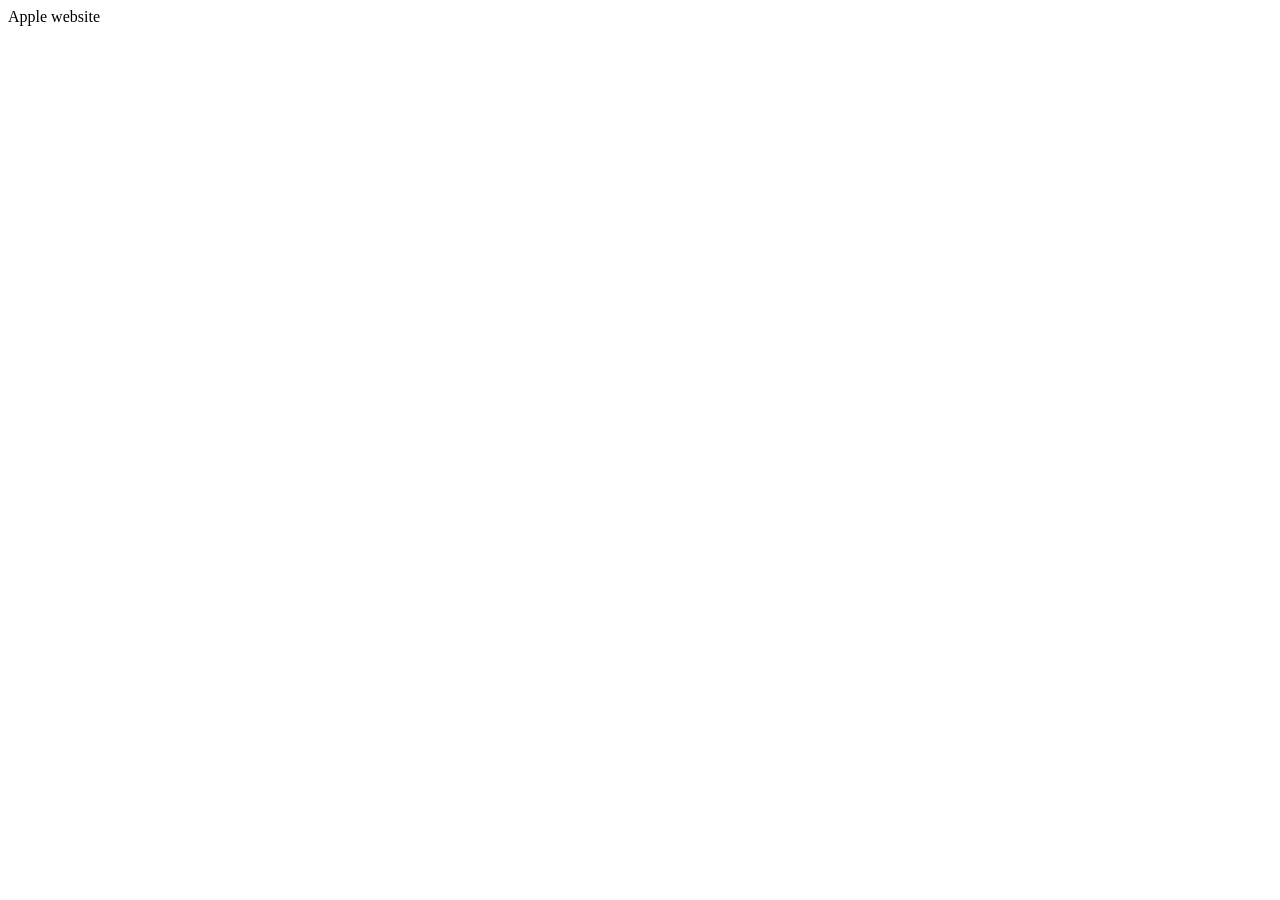
==== index.html @ 078d5edb "ehlel" ====
<!doctype html>
<html lang="en">
  <head>
    <meta charset="UTF-8" />
    <meta name="viewport" content="width=device-width, initial-scale=1.0" />
    <title>Apple web</title>
  </head>
  <body>
    Apple website
  </body>
</html>
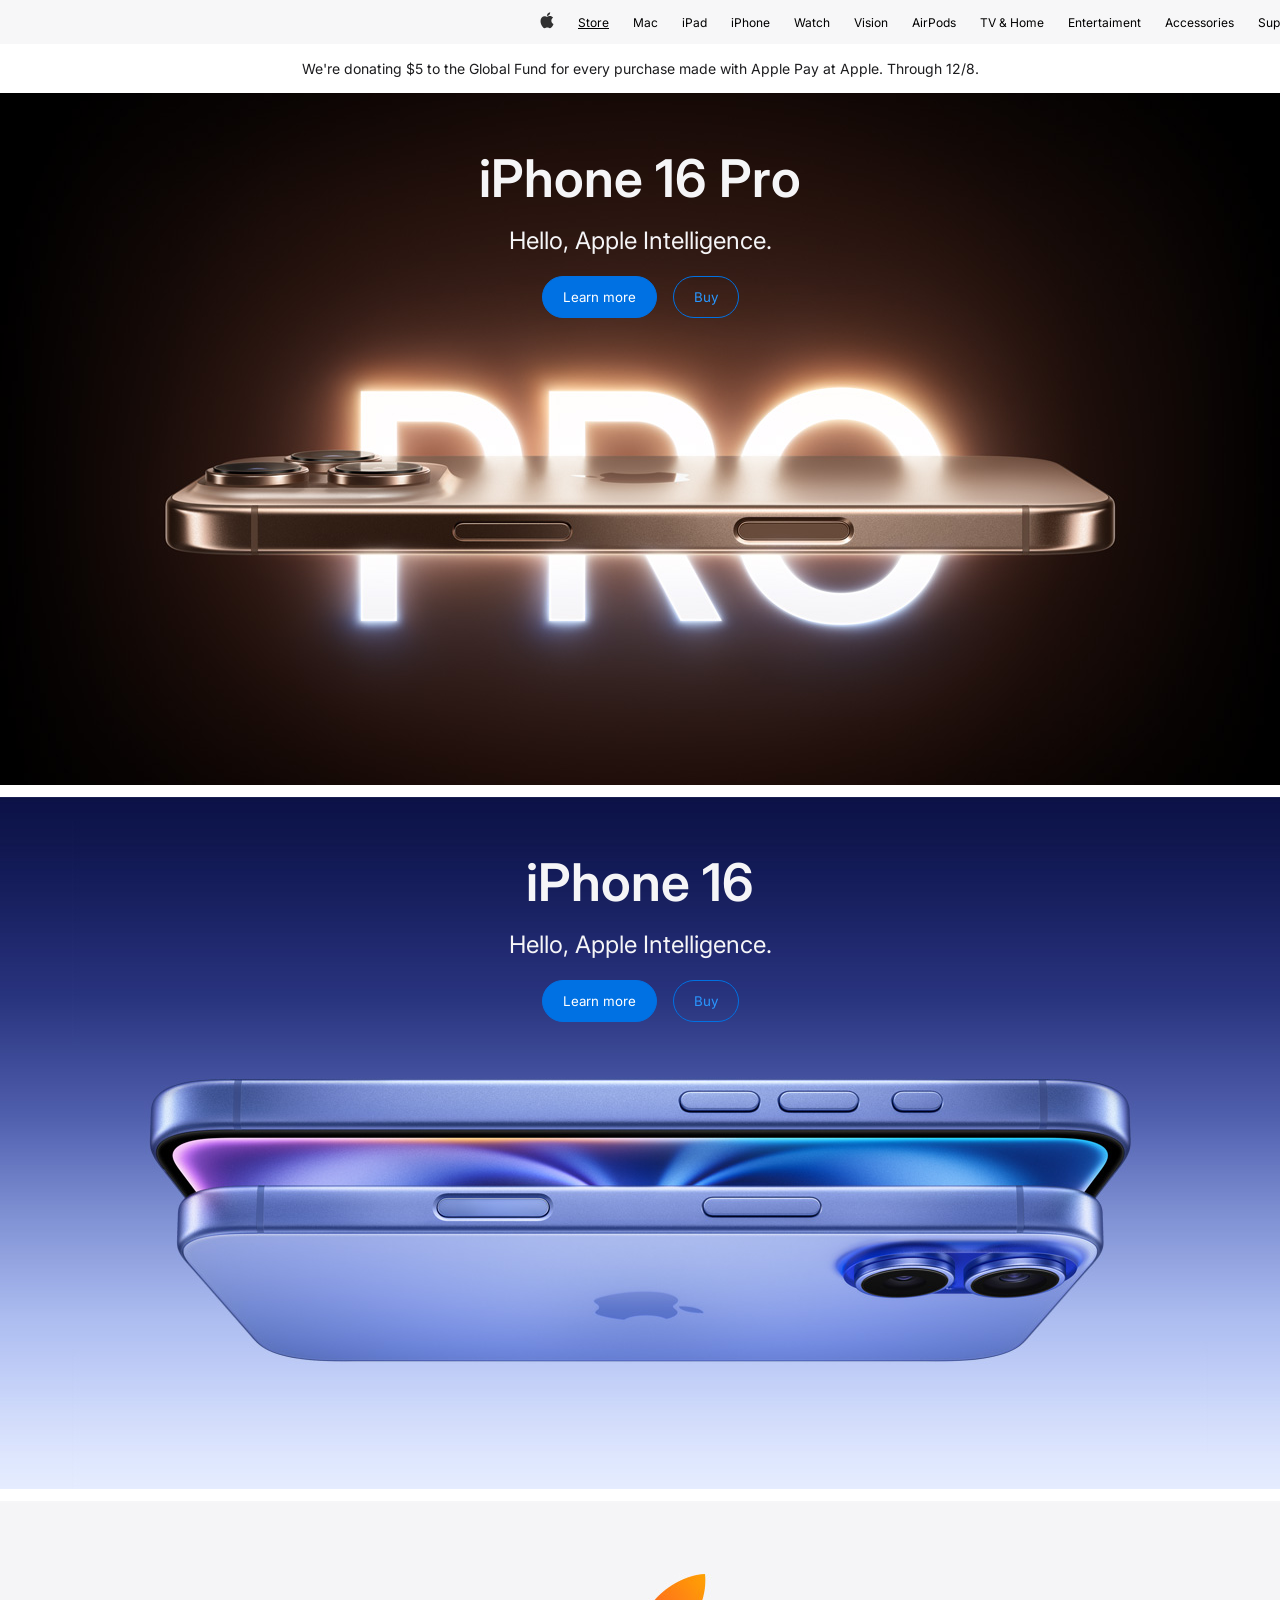
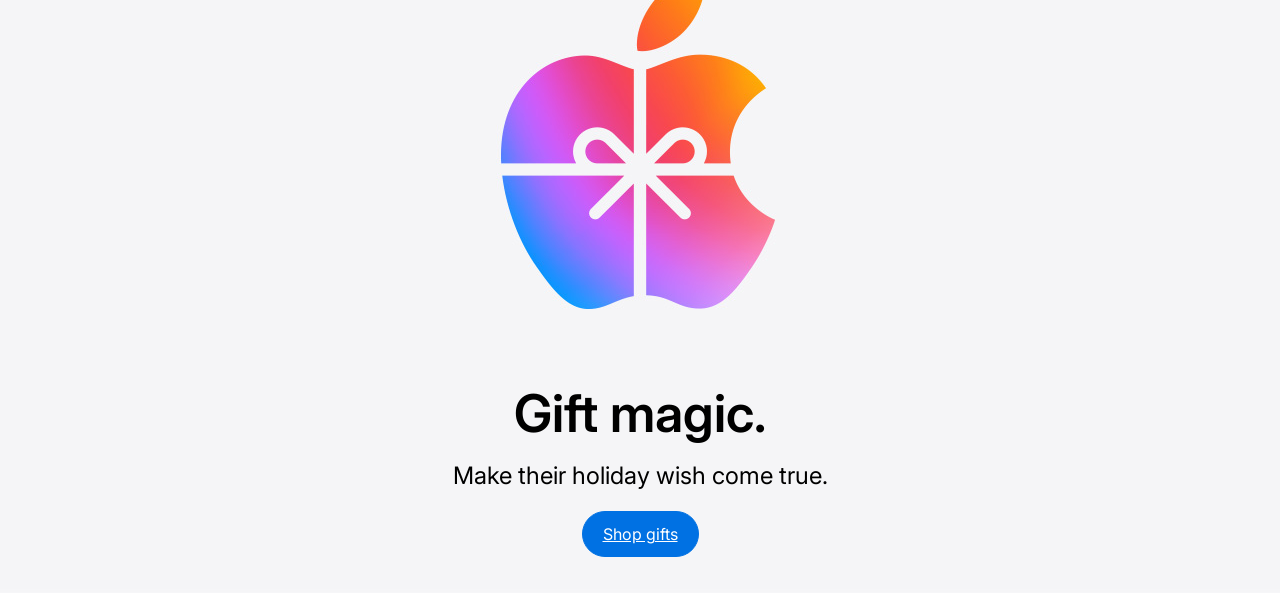
==== commit 72c01835: "first day" ====
--- a/index.html
+++ b/index.html
@@ -4,8 +4,55 @@
     <meta charset="UTF-8" />
     <meta name="viewport" content="width=device-width, initial-scale=1.0" />
     <title>Apple web</title>
+    <link rel="stylesheet" href="style.css" />
   </head>
   <body>
-    Apple website
+    <header class="headermenu">
+      <div class="header-icon">
+        <img src="images/SVG.svg" alt="icon" class="icon" />
+      </div>
+      <a href="" class="header-link">Store</a>
+      <span class="header-link">Mac</span>
+      <span class="header-link">iPad</span>
+      <span class="header-link">iPhone</span>
+      <span class="header-link">Watch</span>
+      <span class="header-link">Vision</span>
+      <span class="header-link">AirPods</span>
+      <span class="header-link">TV & Home</span>
+      <span class="header-link">Entertaiment</span>
+      <span class="header-link">Accessories</span>
+      <span class="header-link">Support</span>
+      <div class="header-icons">
+        <img src="images/SVG (1).svg" alt="icon" class="icon" />
+        <img src="images/SVG (2).svg" alt="icon" class="icon" />
+      </div>
+    </header>
+    <div class="headertext">
+      We're donating $5 to the Global Fund for every purchase made with Apple
+      Pay at Apple. Through 12/8.
+    </div>
+    <div id="container_16pro" class="container">
+      <h2>iPhone 16 Pro</h2>
+      <p>Hello, Apple Intelligence.</p>
+      <div class="buttons">
+        <button class="button_left">Learn more</button>
+        <button class="button_right">Buy</button>
+      </div>
+    </div>
+    <div id="container_16" class="container">
+      <h2>iPhone 16</h2>
+      <p>Hello, Apple Intelligence.</p>
+      <div class="buttons">
+        <button class="button_left">Learn more</button>
+        <button class="button_right">Buy</button>
+      </div>
+    </div>
+    <div class="container_gift">
+      <h2 class="gift_header">Gift magic.</h2>
+      <p class="gift_text">Make their holiday wish come true.</p>
+      <div class="shop_gift">
+        <a href="" class="gift_button">Shop gifts</a>
+      </div>
+    </div>
   </body>
 </html>
--- a/style.css
+++ b/style.css
@@ -0,0 +1,139 @@
+@import url("https://fonts.googleapis.com/css2?family=Inter:ital,opsz,wght@0,14..32,100..900;1,14..32,100..900&family=Montserrat:ital,wght@0,100..900;1,100..900&display=swap");
+* {
+  padding: 0;
+  margin: 0;
+  box-sizing: border-box;
+  font-family: "Inter", serif;
+}
+header {
+  width: 1920px;
+  height: 44px;
+  top: 0;
+  position: fixed;
+  display: flex;
+  justify-content: center;
+  align-items: center;
+  background: rgba(245, 245, 247, 0.8);
+  column-gap: 24px;
+}
+.header-link {
+  display: flex;
+  flex-direction: column;
+  justify-content: center;
+  font-size: 12px;
+  color: #000;
+}
+.header-icons {
+  display: flex;
+  gap: 24px;
+}
+.icon {
+  display: flex;
+  align-items: center;
+  justify-content: center;
+}
+.headertext {
+  display: flex;
+  padding: 16px 0;
+  margin-top: 44px;
+  justify-content: center;
+  align-items: center;
+  gap: 4px;
+  color: #1d1d1f;
+  text-align: center;
+  font-family: "Inter";
+  font-size: 14px;
+  font-style: normal;
+}
+#container_16pro {
+  background-image: url(images/main1.jpg.jpg);
+}
+#container_16 {
+  background-image: url(images/main2.jpg.jpg);
+}
+h2 {
+  display: flex;
+  height: 60px;
+  flex-direction: column;
+  justify-content: center;
+  color: #f5f5f7;
+  text-align: center;
+  font-family: "Inter";
+  font-size: 52px;
+  font-style: normal;
+  font-weight: 600;
+}
+p {
+  display: flex;
+  height: 32px;
+  flex-direction: column;
+  justify-content: center;
+  color: #f5f5f7;
+  text-align: center;
+  font-family: "Inter";
+  font-size: 24px;
+  font-style: normal;
+  font-weight: 400;
+  margin-top: 16px;
+  margin-bottom: 20px;
+}
+button {
+  padding: 12px 20px;
+  border-radius: 999px;
+  border: solid #0071e3 1px;
+}
+.buttons {
+  display: flex;
+  gap: 16px;
+  justify-content: center;
+  align-items: center;
+}
+.button_left {
+  background: #0071e3;
+  color: #fff;
+}
+.button_right {
+  color: #2997ff;
+  background-color: transparent;
+}
+.container {
+  width: 100vw;
+  height: 692px;
+  text-align: center;
+  margin-bottom: 12px;
+  flex-direction: column;
+  background-size: cover;
+  padding-block: 55px 36px;
+  background-position: center;
+}
+.container_gift {
+  background-image: url(images/main3.jpg.jpg);
+  width: 100vw;
+  height: 692px;
+  text-align: center;
+  margin-bottom: 12px;
+  flex-direction: column;
+  background-size: cover;
+  padding-block: 55px 36px;
+  background-position: center;
+  display: flex;
+  justify-content: flex-end;
+}
+.gift_header {
+  color: #000;
+}
+.gift_text {
+  color: #000;
+}
+.shop_gift {
+  display: flex;
+  justify-content: center;
+  align-items: center;
+}
+.gift_button {
+  background: #0071e3;
+  color: #fff;
+  padding: 12px 20px;
+  border-radius: 999px;
+  border: solid #0071e3 1px;
+}
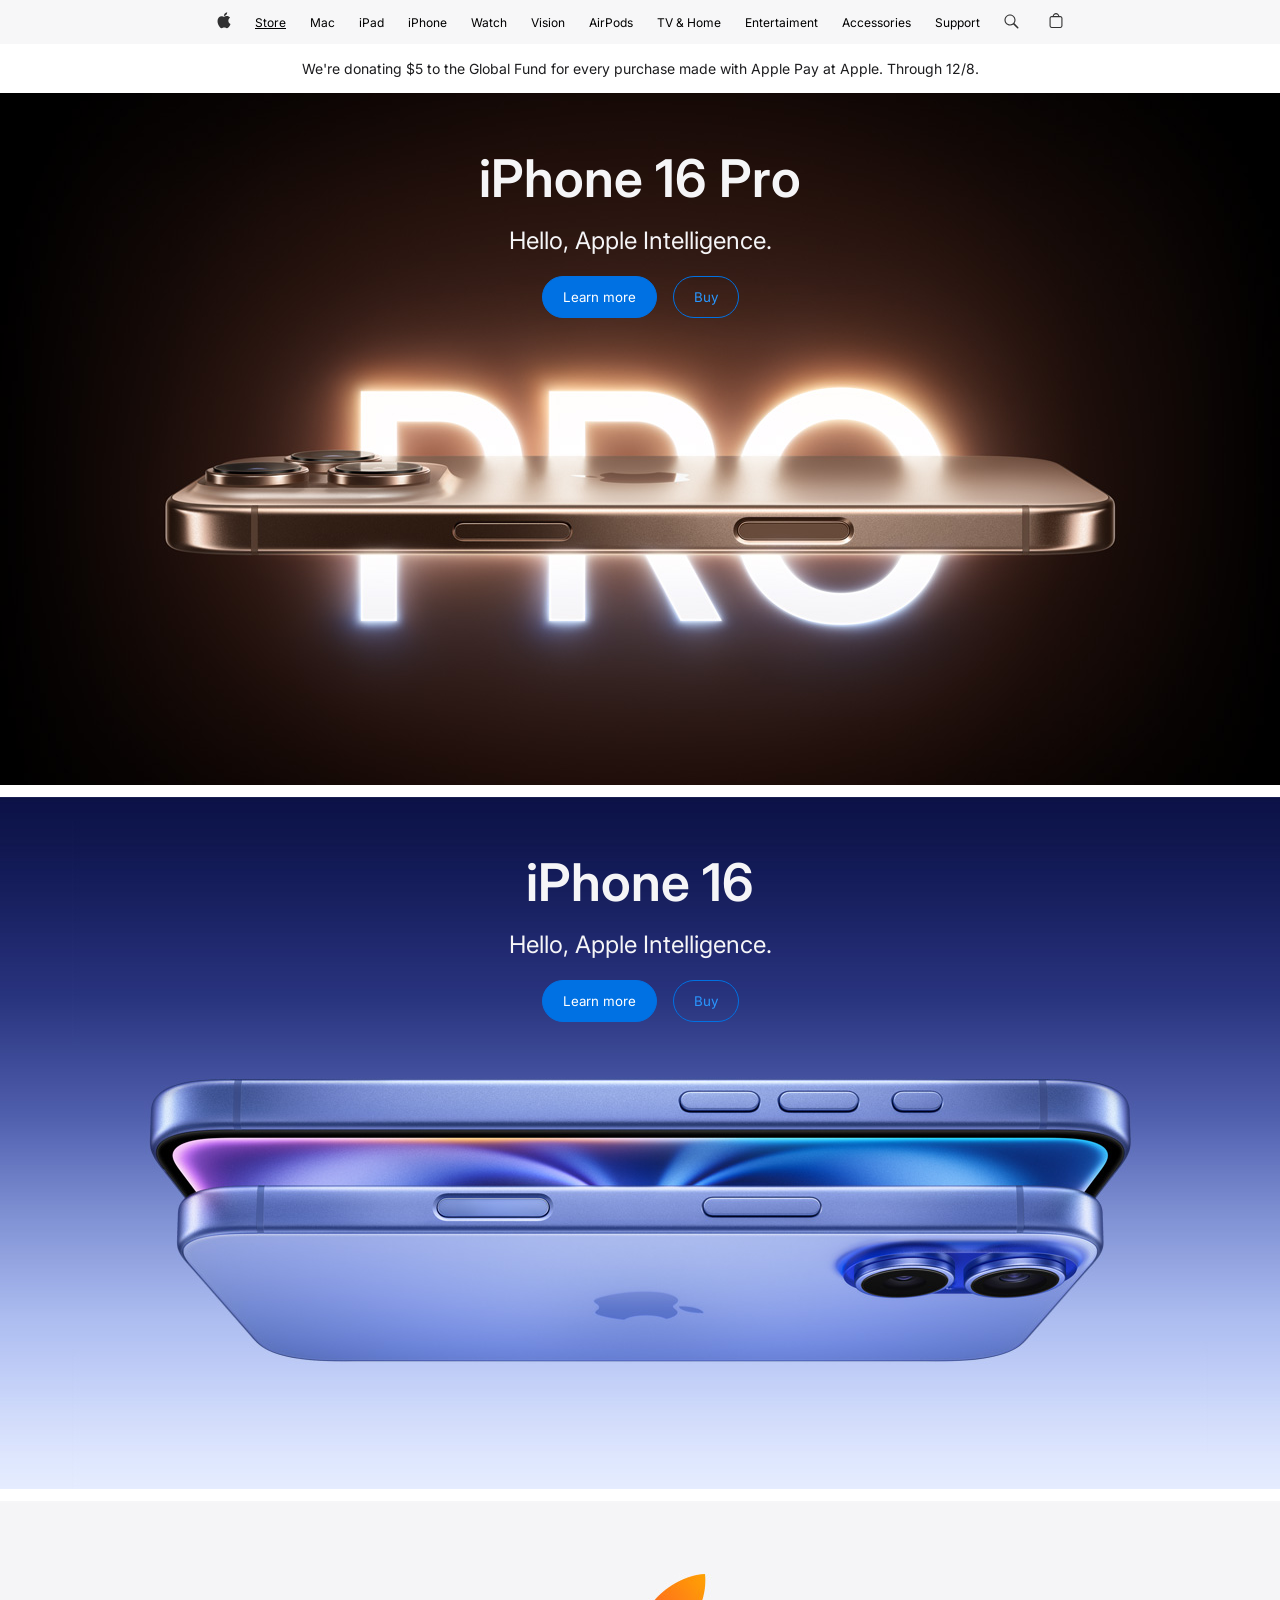
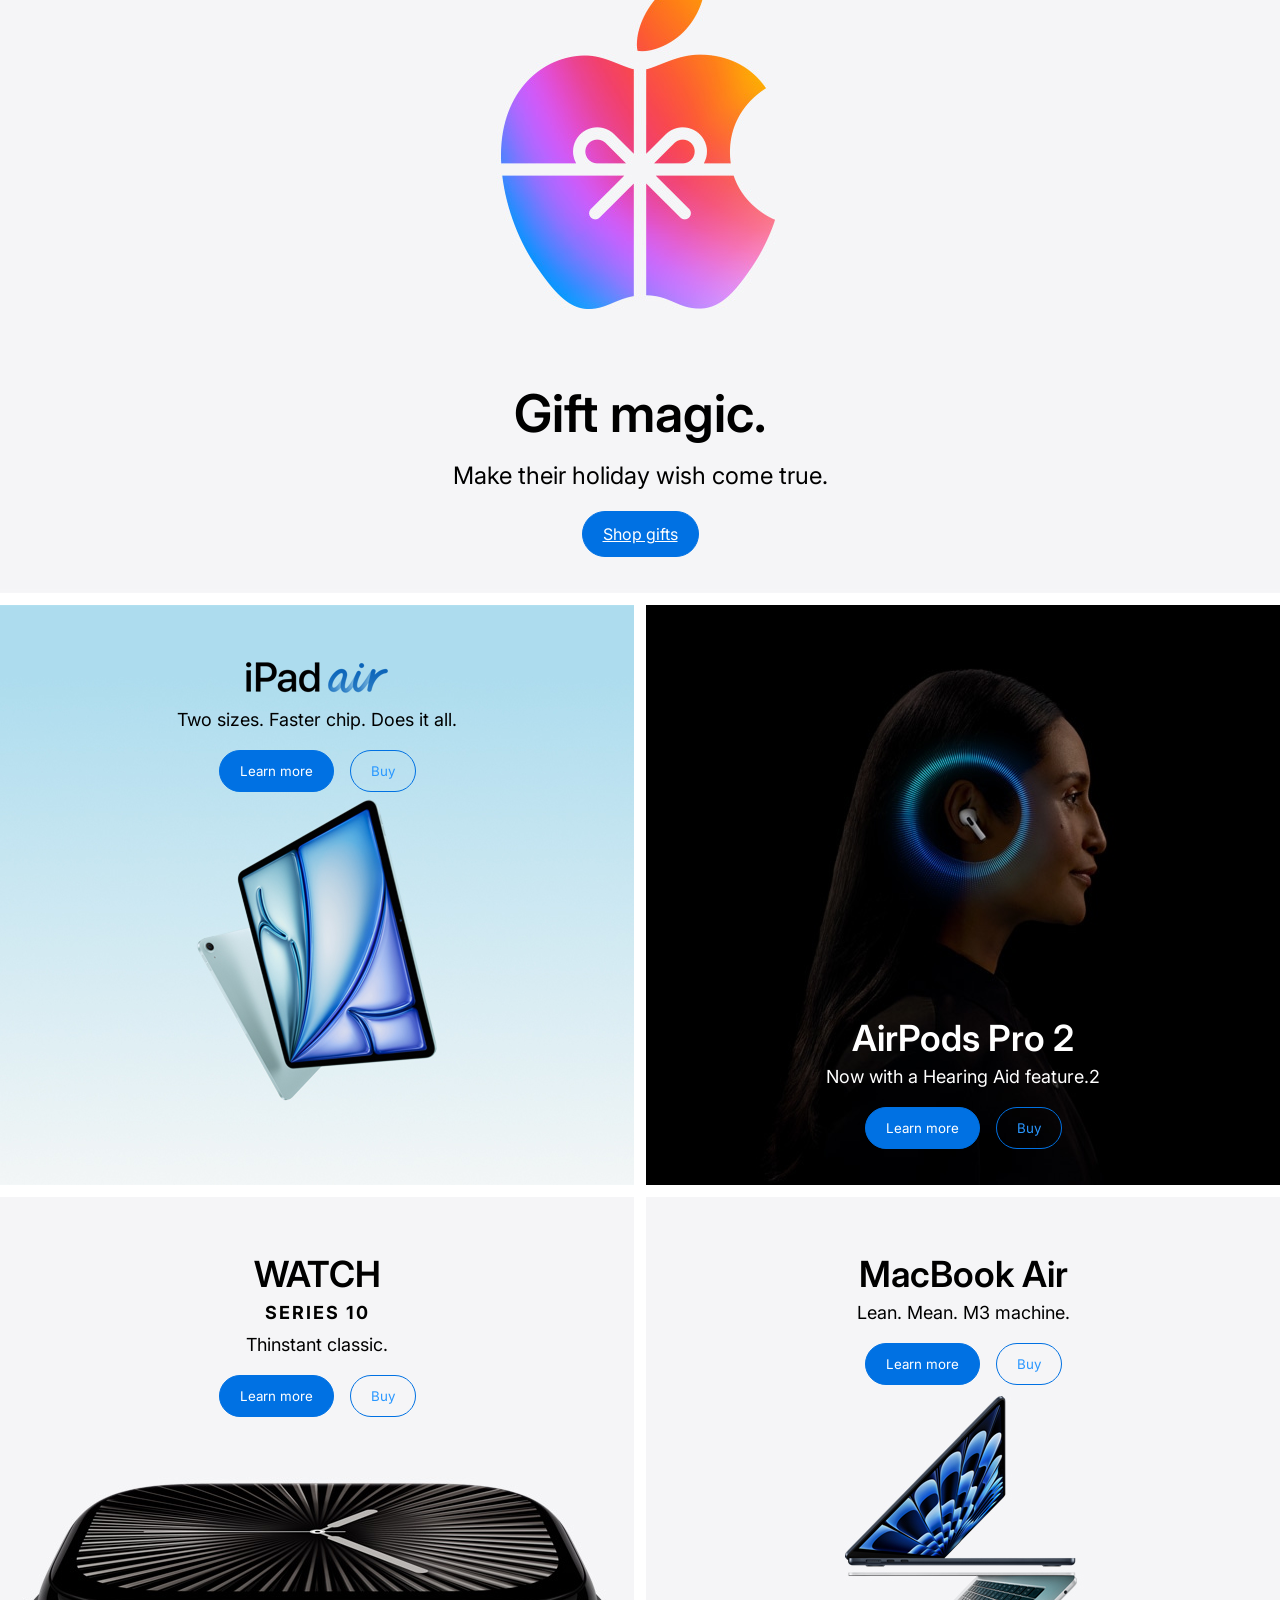
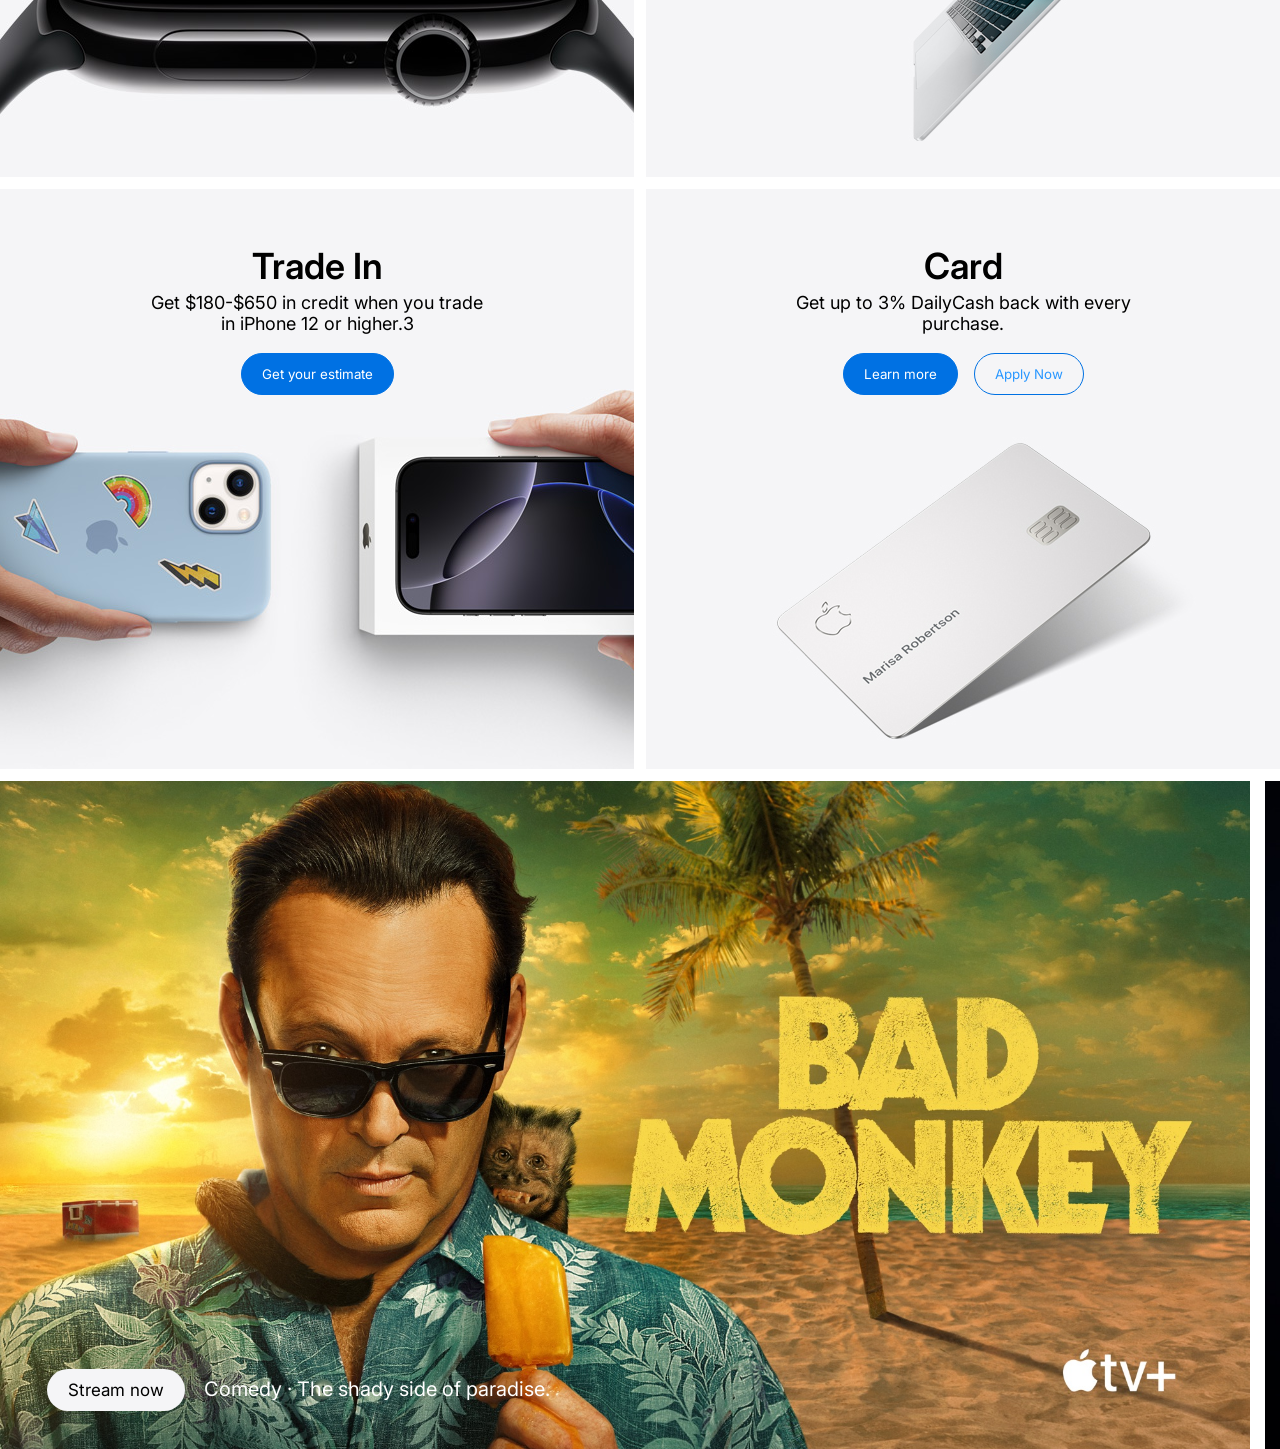
==== commit d6dfdb8c: "a" ====
--- a/index.html
+++ b/index.html
@@ -54,5 +54,156 @@
         <a href="" class="gift_button">Shop gifts</a>
       </div>
     </div>
+    <div class="product_container">
+      <div class="product" id="product1">
+        <img src="images/ipadair.jpg" alt="ipadair" class="ipad_air" />
+        <p>Two sizes. Faster chip. Does it all.</p>
+        <div class="buttons">
+          <button class="button_left">Learn more</button>
+          <button class="button_right">Buy</button>
+        </div>
+      </div>
+      <div class="product" id="product2">
+        <h2>AirPods Pro 2</h2>
+        <p>Now with a Hearing Aid feature.2</p>
+        <div class="buttons">
+          <button class="button_left">Learn more</button>
+          <button class="button_right">Buy</button>
+        </div>
+      </div>
+      <div class="product" id="product3">
+        <h2>WATCH</h2>
+        <p style="margin: 0" class="series">SERIES 10</p>
+        <p>Thinstant classic.</p>
+        <div class="buttons">
+          <button class="button_left">Learn more</button>
+          <button class="button_right">Buy</button>
+        </div>
+      </div>
+      <div class="product" id="product4">
+        <h2>MacBook Air</h2>
+        <p>Lean. Mean. M3 machine.</p>
+        <div class="buttons">
+          <button class="button_left">Learn more</button>
+          <button class="button_right">Buy</button>
+        </div>
+      </div>
+      <div class="product" id="product5">
+        <h2>Trade In</h2>
+        <p>Get $180-$650 in credit when you trade in iPhone 12 or higher.3</p>
+        <div class="buttons">
+          <button class="button_left">Get your estimate</button>
+        </div>
+      </div>
+      <div class="product" id="product6">
+        <h2>Card</h2>
+        <p>Get up to 3% DailyCash back with every purchase.</p>
+        <div class="buttons">
+          <button class="button_left">Learn more</button>
+          <button class="button_right">Apply Now</button>
+        </div>
+      </div>
+    </div>
+    <div class="media_section">
+      <div
+        id="item1"
+        class="media_slide"
+        style="background-image: url(images/bad-monkey.jpg)"
+      >
+        <div class="slide_info">
+          <button class="info_button">Stream now</button>
+          <span>Comedy · The shady side of paradise.</span>
+        </div>
+      </div>
+      <div
+        id="item2"
+        class="media_slide"
+        style="background-image: url(images/baseball.jpg)"
+      >
+        <div class="slide_info">
+          <button class="info_button">Stream now</button>
+          <span>Live MLB games, every Friday.</span>
+        </div>
+      </div>
+      <div
+        id="item3"
+        class="media_slide"
+        style="background-image: url(images/lady-in-the-lake.jpg)"
+      >
+        <div class="slide_info">
+          <button class="info_button">Stream now</button>
+          <span>Thriller · Natalie Portman and Moses Ingram star in a visionary noir thriller.</span>
+        </div>
+      </div>
+      <div
+        id="item4"
+        class="media_slide"
+        style="background-image: url(images/k-pop-idols.jpg)"
+      >
+        <div class="slide_info">
+          <button class="info_button">Stream now</button>
+          <span>Documentary · All that glitters isn't gold.</span>
+        </div>
+      </div>
+      <div
+        id="item5"
+        class="media_slide"
+        style="background-image: url(images/morning-show.jpg)"
+      >
+        <div class="slide_info">
+          <button class="info_button">Stream now</button>
+          <span>Drama · 16 Emmy® Nominations Including Best Drama</span>
+        </div>
+      </div>
+      <div
+        id="item6"
+        class="media_slide"
+        style="background-image: url(images/napoleon.jpg)"
+      >
+        <div class="slide_info">
+          <button class="info_button">Stream now</button>
+          <span>Drama · Experience Ridley Scott's extended epic.</span>
+        </div>
+      </div>
+      <div
+        id="item7"
+        class="media_slide"
+        style="background-image: url(images/pachinko.jpg)"
+      >
+        <div class="slide_info">
+          <button class="info_button">Stream now</button>
+          <span>Drama · New season.</span>
+        </div>
+      </div>
+      <div
+        id="item8"
+        class="media_slide"
+        style="background-image: url(images/pressumed-innocent.jpg)"
+      >
+        <div class="slide_info">
+          <button class="info_button">Stream now</button>
+          <span>Crime · Presume nothing.</span>
+        </div>
+      </div>
+      <div
+        id="item9"
+        class="media_slide"
+        style="background-image: url(images/instigators.jpg)"
+      >
+        <div class="slide_info">
+          <button class="info_button">Stream now</button>
+          <span>Action · Worst. Heist. Ever.</span>
+        </div>
+      </div>
+      <div
+        id="item10"
+        class="media_slide"
+        style="background-image: url(images/season-pass.jpg)"
+      ><div class="slide_info">
+          <button class="info_button">Stream now</button>
+          <span>Watch Messi, every club, and every match--live.</span>
+        </div>
+      </div></div>
+    </div>
   </body>
 </html>
--- a/style.css
+++ b/style.css
@@ -6,7 +6,7 @@
   font-family: "Inter", serif;
 }
 header {
-  width: 1920px;
+  width: 100vw;
   height: 44px;
   top: 0;
   position: fixed;
@@ -25,7 +25,7 @@
 }
 .header-icons {
   display: flex;
-  gap: 24px;
+  gap: 30px;
 }
 .icon {
   display: flex;
@@ -58,7 +58,6 @@
   justify-content: center;
   color: #f5f5f7;
   text-align: center;
-  font-family: "Inter";
   font-size: 52px;
   font-style: normal;
   font-weight: 600;
@@ -70,7 +69,6 @@
   justify-content: center;
   color: #f5f5f7;
   text-align: center;
-  font-family: "Inter";
   font-size: 24px;
   font-style: normal;
   font-weight: 400;
@@ -137,3 +135,119 @@
   border-radius: 999px;
   border: solid #0071e3 1px;
 }
+.product_container {
+  gap: 12px;
+  display: grid;
+  margin-bottom: 12px;
+  grid-auto-rows: 580px;
+  grid-template-columns: repeat(2, 1fr);
+}
+.product {
+  width: 100%;
+  height: 580px;
+  text-align: center;
+  margin-bottom: 12px;
+  flex-direction: column;
+  background-size: cover;
+  padding-block: 55px 36px;
+  background-position: center;
+  display: flex;
+  align-items: center;
+}
+#product1 {
+  background-image: url(images/product1.jpg);
+}
+#product2 {
+  background-image: url(images/product2.jpg);
+  display: flex;
+  justify-content: flex-end;
+}
+#product3 {
+  background-image: url(images/product3.jpg);
+}
+#product4 {
+  background-image: url(images/product4.jpg);
+}
+#product5 {
+  background-image: url(images/product5.jpg);
+}
+#product6 {
+  background-image: url(images/product6.jpg);
+}
+.ipad_air {
+  width: 144px;
+  height: 33px;
+  display: flex;
+  justify-content: center;
+  align-items: center;
+  margin-bottom: 10px;
+}
+.product h2 {
+  color: #000;
+  font-size: 36px;
+  height: 44px;
+  font-style: normal;
+  font-weight: 600;
+  line-height: 44px;
+}
+.product p {
+  color: #000;
+  margin: 0;
+  font-size: 18px;
+  margin-bottom: 15px;
+}
+#product2 h2 {
+  color: #fff;
+}
+#product2 p {
+  color: #fff;
+}
+.series {
+  font-size: 15px;
+  font-weight: 700;
+  line-height: normal;
+  letter-spacing: 2px;
+}
+#product5 p {
+  width: 344px;
+  height: 50px;
+}
+#product6 p {
+  width: 344px;
+  height: 50px;
+}
+.media_section {
+  width: 100vw;
+  display: flex;
+  column-gap: 15px;
+  overflow-x: scroll;
+  align-items: center;
+  scrollbar-width: none;
+  scroll-behavior: smooth;
+  scroll-snap-type: x mandatory;
+}
+.media_slide {
+  height: 668px;
+  width: 1250px;
+  color: white;
+  flex-shrink: 0;
+  font-size: 20px;
+  position: relative;
+  scroll-snap-align: center;
+  background-position: center;
+  background-size: cover;
+}
+.slide_info {
+  left: 47px;
+  bottom: 38px;
+  position: absolute;
+}
+.info_button {
+  border: none;
+  cursor: pointer;
+  font-size: 17px;
+  padding: 11px 21px;
+  margin-right: 14px;
+  border-radius: 999px;
+  background-color: #f5f5f7;
+}
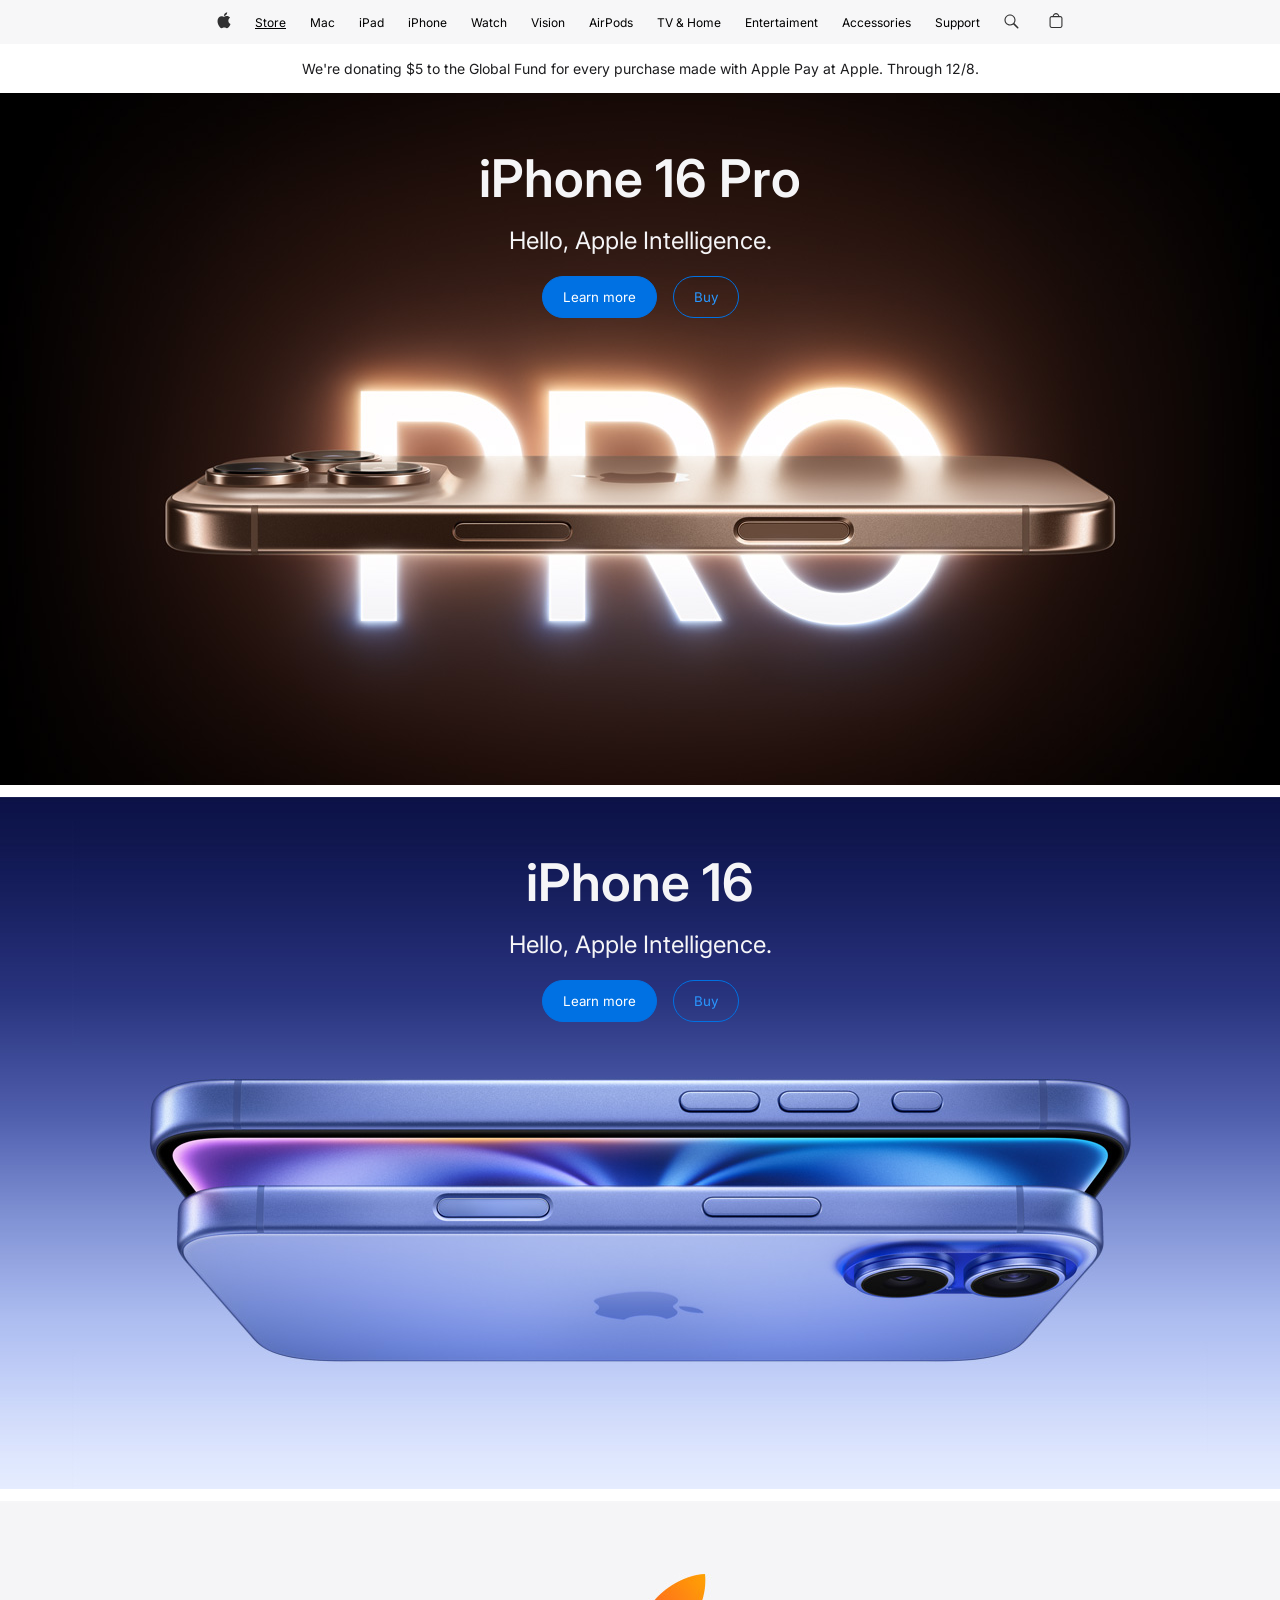
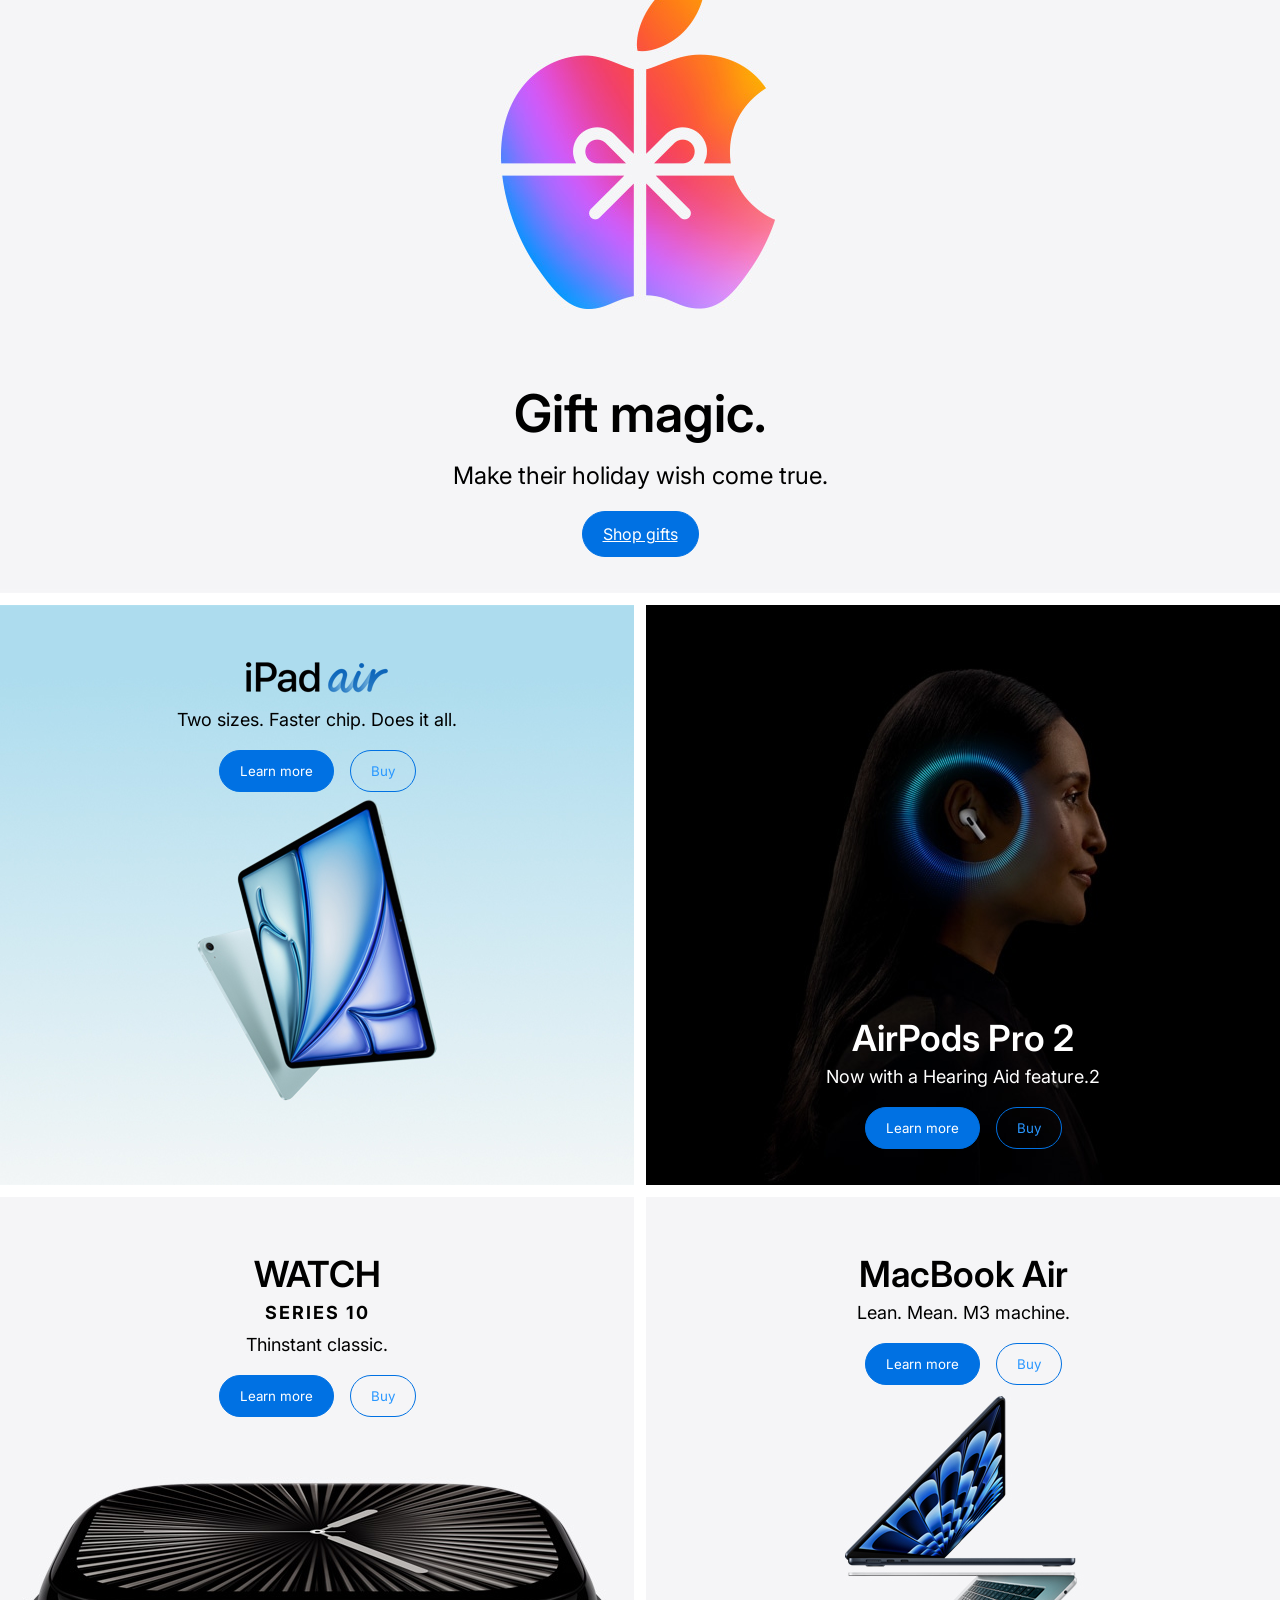
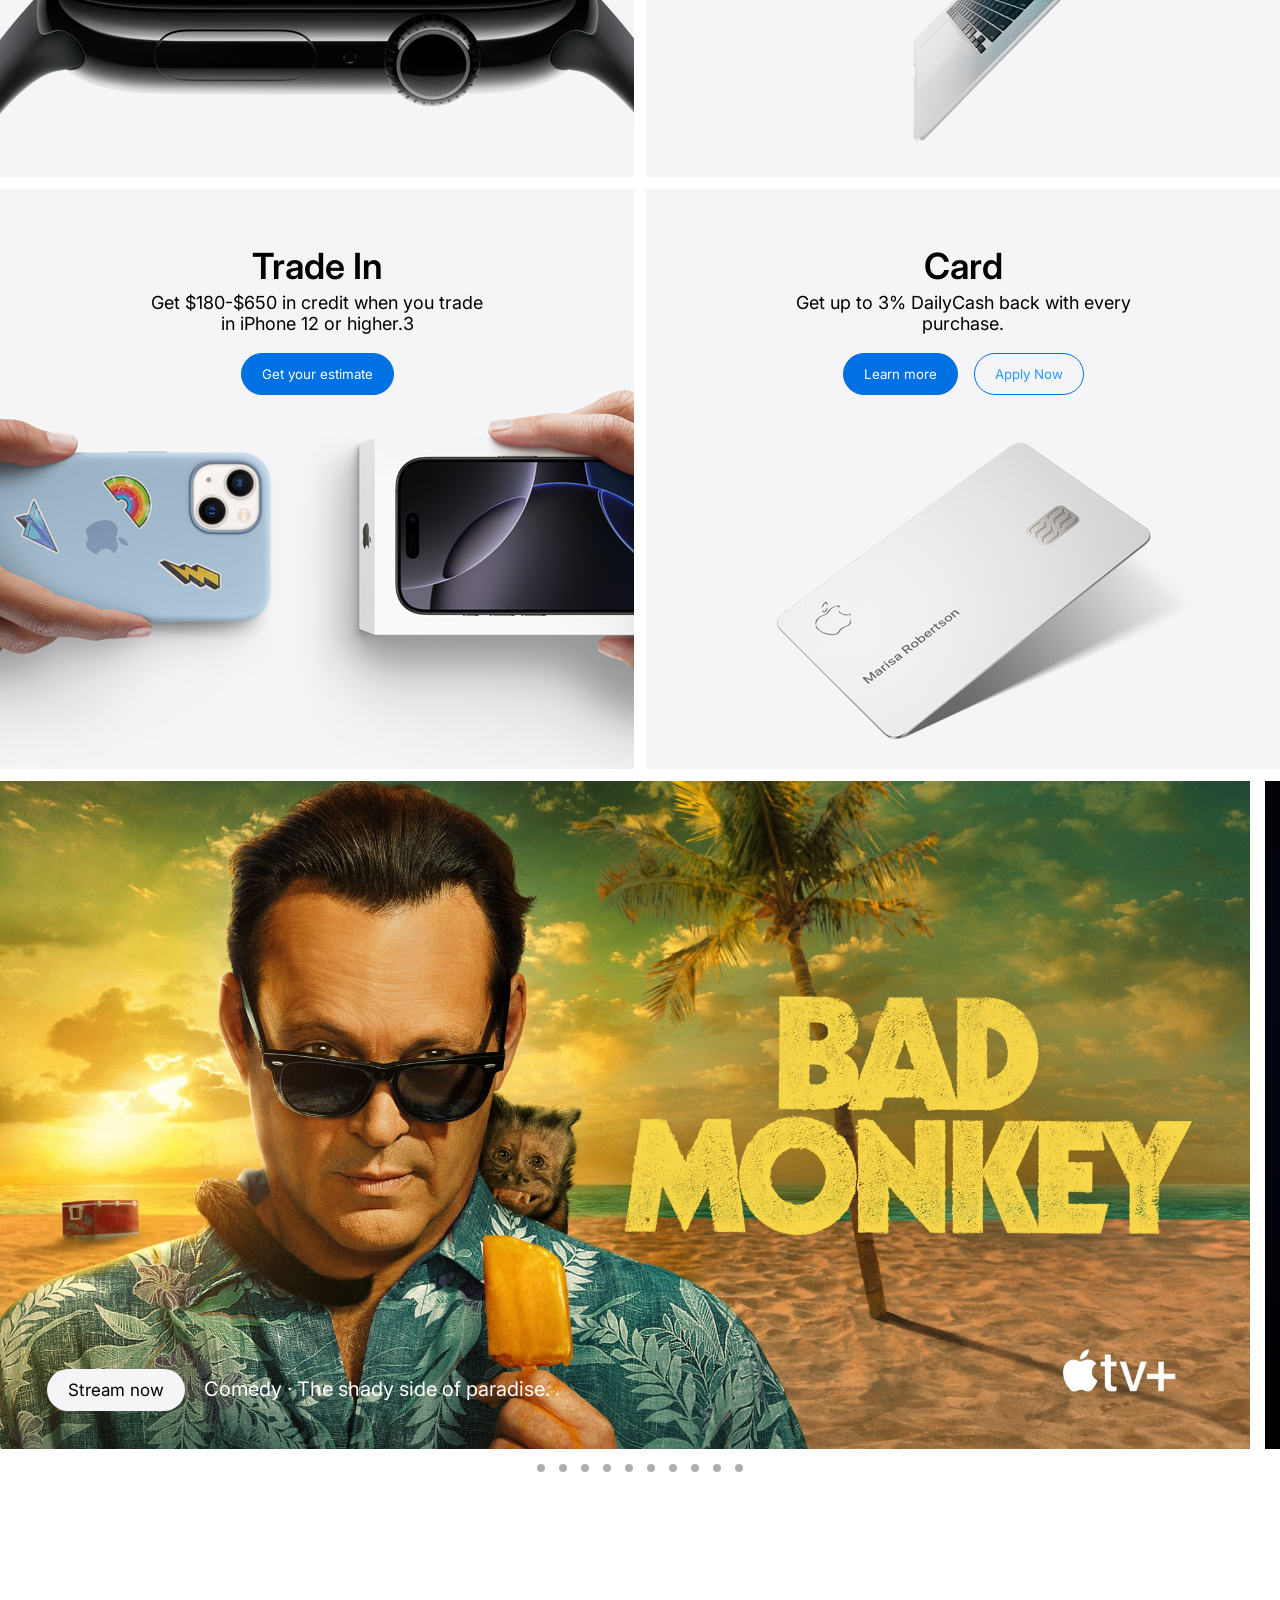
==== commit 03d60a5c: "scroll nemsen" ====
--- a/index.html
+++ b/index.html
@@ -132,7 +132,10 @@
       >
         <div class="slide_info">
           <button class="info_button">Stream now</button>
-          <span>Thriller · Natalie Portman and Moses Ingram star in a visionary noir thriller.</span>
+          <span
+            >Thriller · Natalie Portman and Moses Ingram star in a visionary
+            noir thriller.</span
+          >
         </div>
       </div>
       <div
@@ -199,11 +202,64 @@
         id="item10"
         class="media_slide"
         style="background-image: url(images/season-pass.jpg)"
-      ><div class="slide_info">
+      >
+        <div class="slide_info">
           <button class="info_button">Stream now</button>
           <span>Watch Messi, every club, and every match--live.</span>
         </div>
-      </div></div>
+      </div>
+    </div>
+    <div class="bullets">
+      <a href="#item1" class="bullet"></a>
+      <a href="#item2" class="bullet"></a>
+      <a href="#item3" class="bullet"></a>
+      <a href="#item4" class="bullet"></a>
+      <a href="#item5" class="bullet"></a>
+      <a href="#item6" class="bullet"></a>
+      <a href="#item7" class="bullet"></a>
+      <a href="#item8" class="bullet"></a>
+      <a href="#item9" class="bullet"></a>
+      <a href="#item10" class="bullet"></a>
+    </div>
+    <div class="slide_section">
+      <div class="slide">
+        <div class="slide_item" id="slide-item1" style="--item: 1">
+          <img src="images/1 (1).jpg" alt="image" class="image1" />
+        </div>
+        <div class="slide_item" id="slide-item2" style="--item: 2">
+          <img src="images/2.jpg" alt="image" class="image2" />
+        </div>
+        <div
+          class="slide_item"
+          style="--item: 3; background-image: url(images/3.jpg)"
+        ></div>
+        <div
+          class="slide_item"
+          style="--item: 4; background-image: url(images/4.jpg)"
+        ></div>
+        <div
+          class="slide_item"
+          style="--item: 5; background-image: url(images/5.jpg)"
+        ></div>
+        <div
+          class="slide_item"
+          style="--item: 6; background-image: url(images/6.jpg)"
+        ></div>
+        <div
+          class="slide_item"
+          style="--item: 7; background-image: url(images/7.jpg)"
+        ></div>
+        <div class="slide_item" id="slide-item8" style="--item: 8">
+          <img src="images/8.jpg" alt="image" class="image8" />
+        </div>
+        <div
+          class="slide_item"
+          style="--item: 9; background-image: url(images/9.jpg)"
+        ></div>
+        <div class="slide_item" id="slide-item10" style="--item: 10">
+          <img src="images/10.jpg" alt="image" class="image10" />
+        </div>
+      </div>
     </div>
   </body>
 </html>
--- a/style.css
+++ b/style.css
@@ -251,3 +251,77 @@
   border-radius: 999px;
   background-color: #f5f5f7;
 }
+.bullets {
+  display: flex;
+  justify-content: center;
+  margin-top: 15px;
+}
+.bullet {
+  width: 8px;
+  height: 8px;
+  opacity: 0.75;
+  margin-inline: 7px;
+  border-radius: 50%;
+  background-color: #0000006b;
+}
+.slide_section {
+  width: 100%;
+  overflow: hidden;
+  padding-top: 12px;
+  height: 236px;
+}
+.slide {
+  width: 100%;
+  display: flex;
+  position: relative;
+  --quantity: 10;
+  --width: 417px;
+  min-width: calc(var(--width) * var(--quantity));
+  justify-content: space-around;
+}
+.slide_item {
+  min-width: 417px;
+  height: 236px;
+  animation: slide 60s linear infinite;
+  position: absolute;
+  animation-delay: calc((56.5s / var(--quantity)) * (var(--item) - 6.5));
+  --item: 1;
+  background-position: center;
+  background-size: cover;
+  display: flex;
+}
+@keyframes slide {
+  0% {
+    left: 100%;
+  }
+  100% {
+    left: calc(var(--width) * -1);
+  }
+}
+#slide-item1 {
+  display: flex;
+  align-items: center;
+  background-color: rgb(20, 40, 56);
+}
+#slide-item2 {
+  display: flex;
+  align-items: center;
+  background-color: #eae6e1;
+}
+#slide-item8 {
+  display: flex;
+  align-items: center;
+  background-color: rgb(64, 13, 14);
+}
+#slide-item10 {
+  display: flex;
+  align-items: center;
+  background-color: rgb(38, 38, 38);
+}
+.image1,
+.image2,
+.image8,
+.image10 {
+  width: 198px;
+  height: 198px;
+}
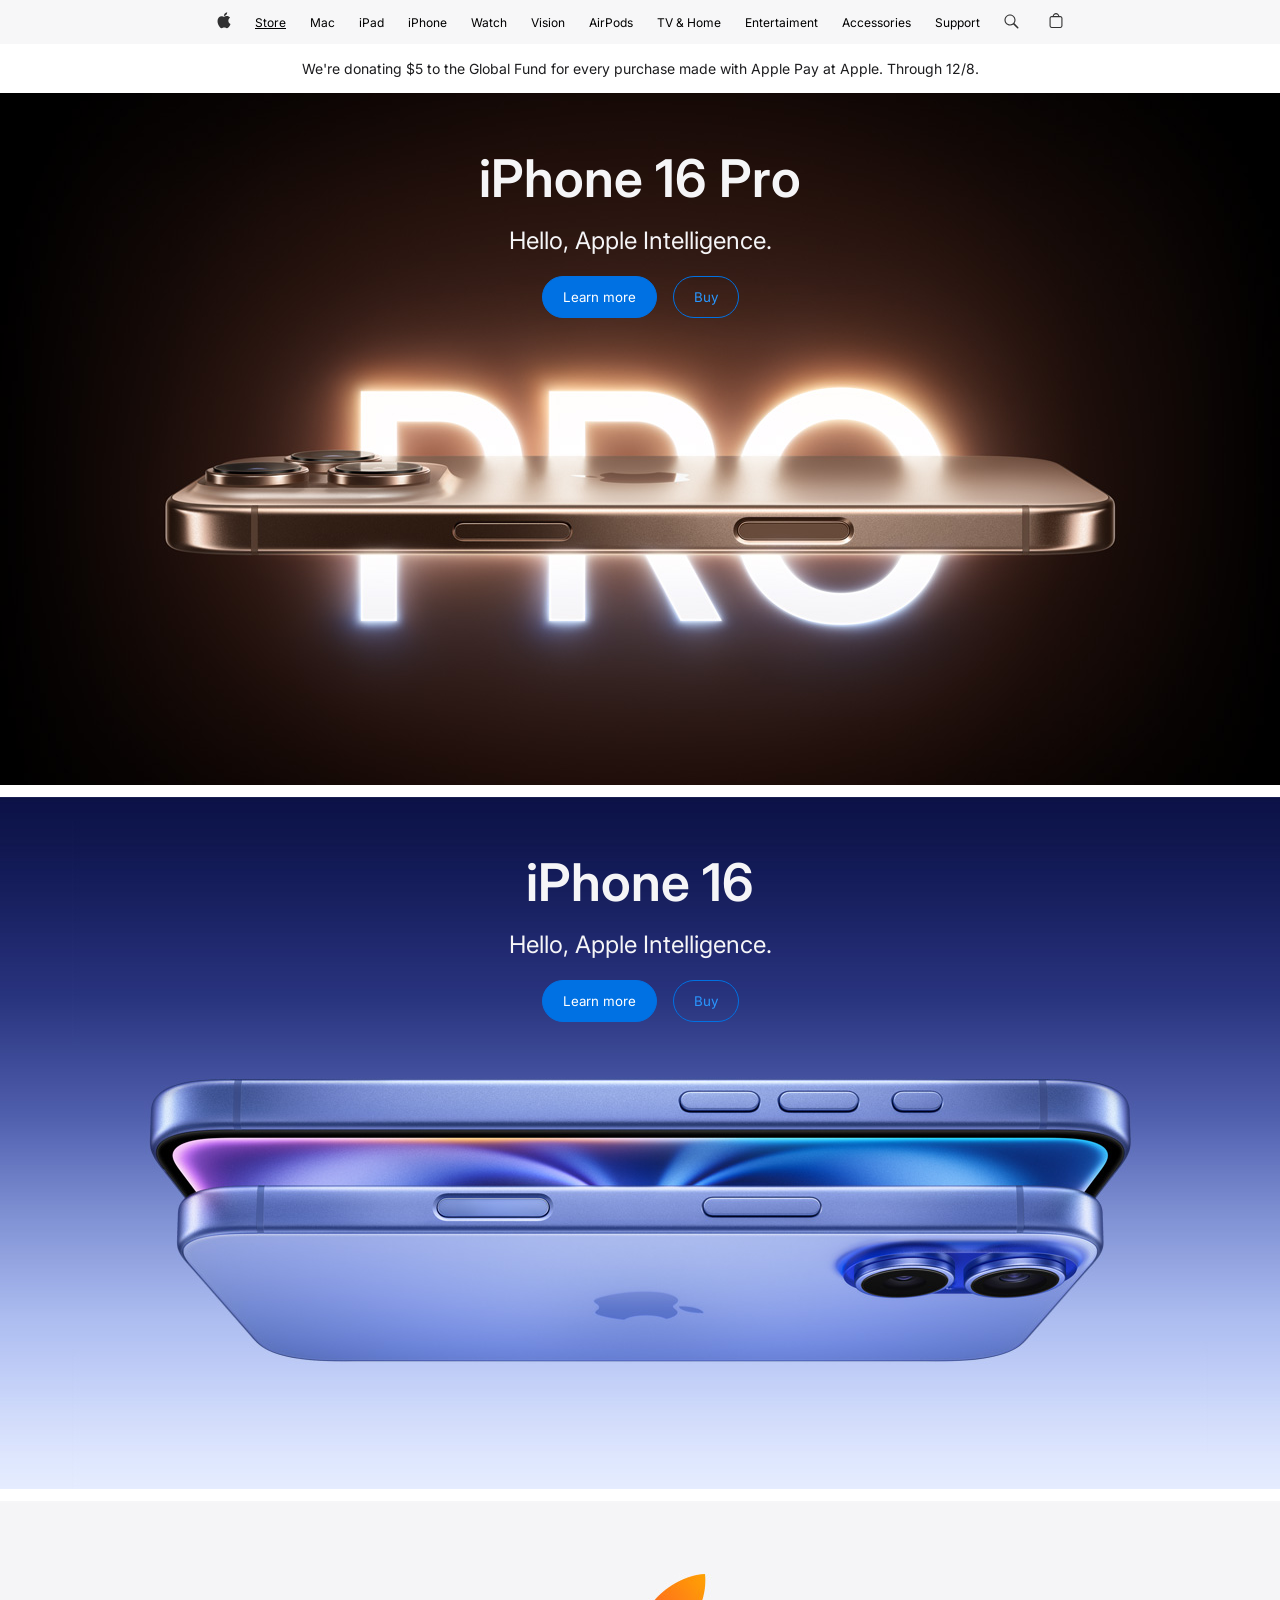
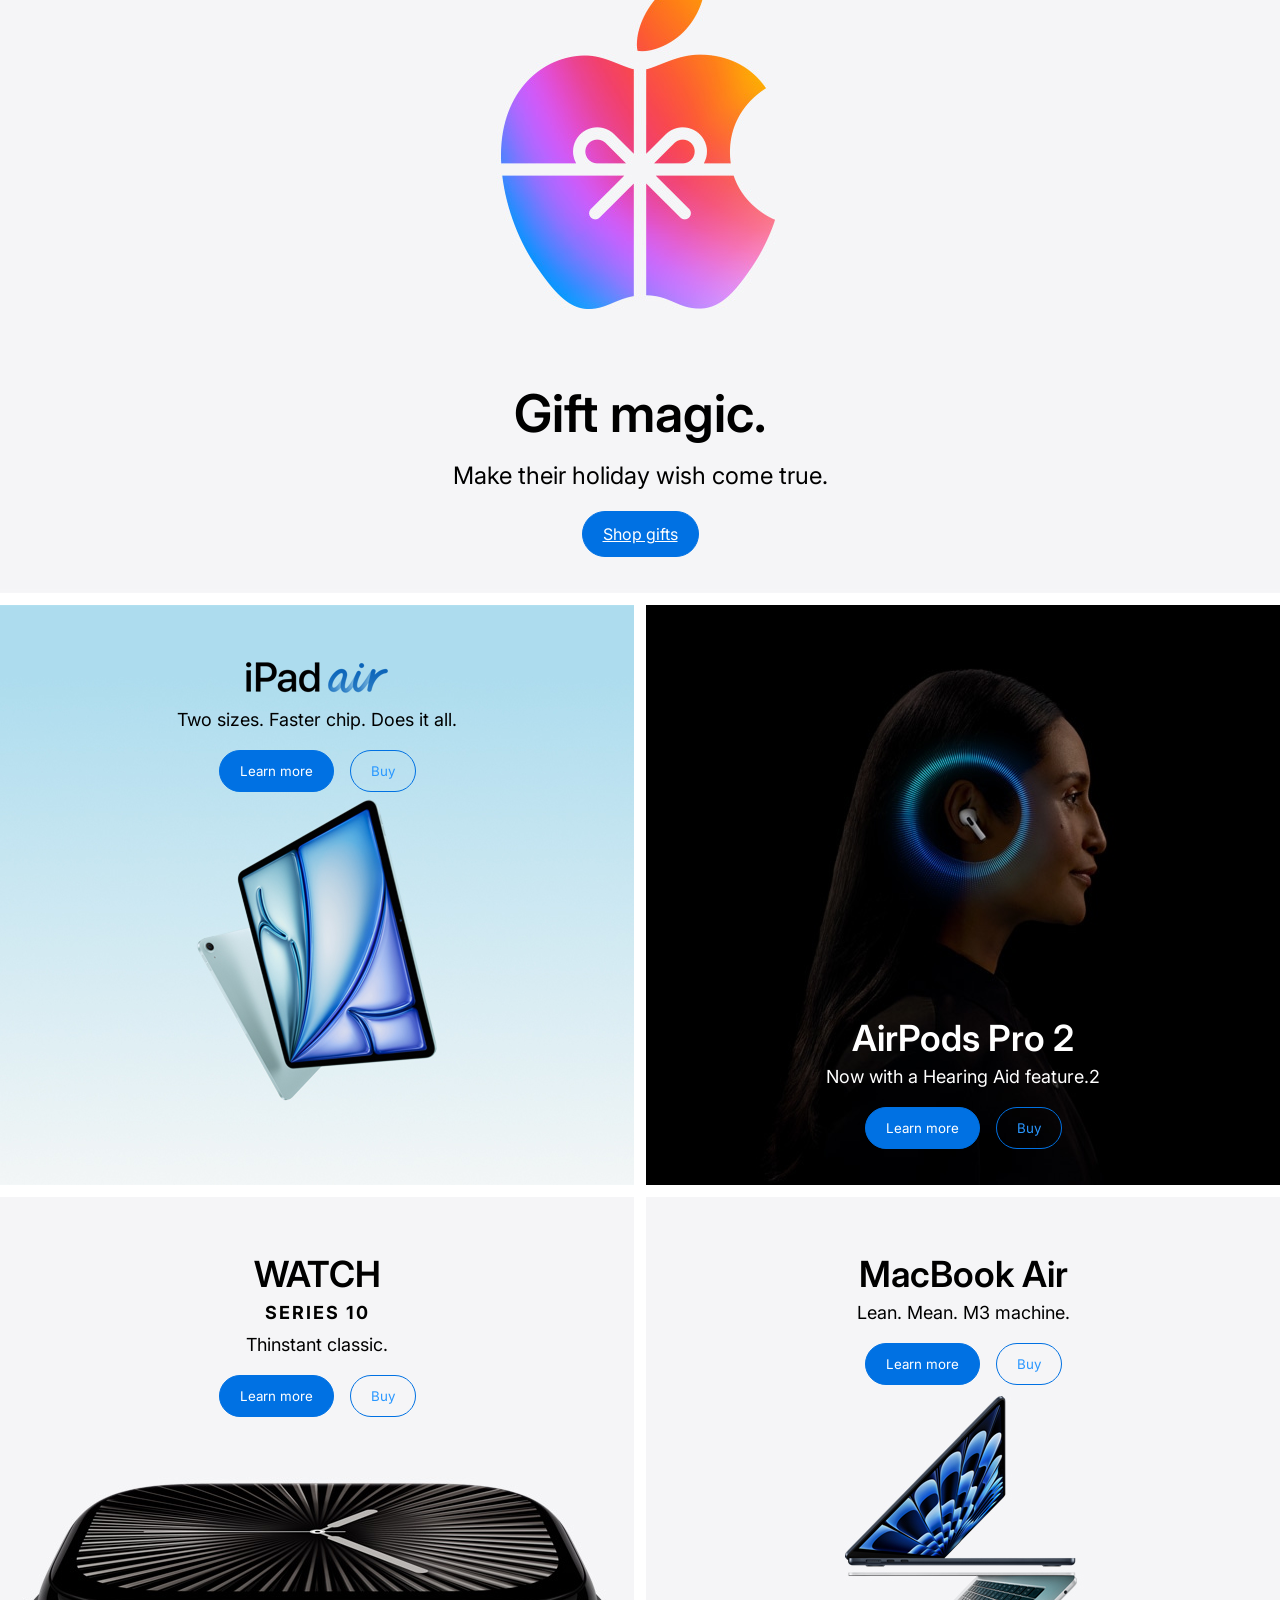
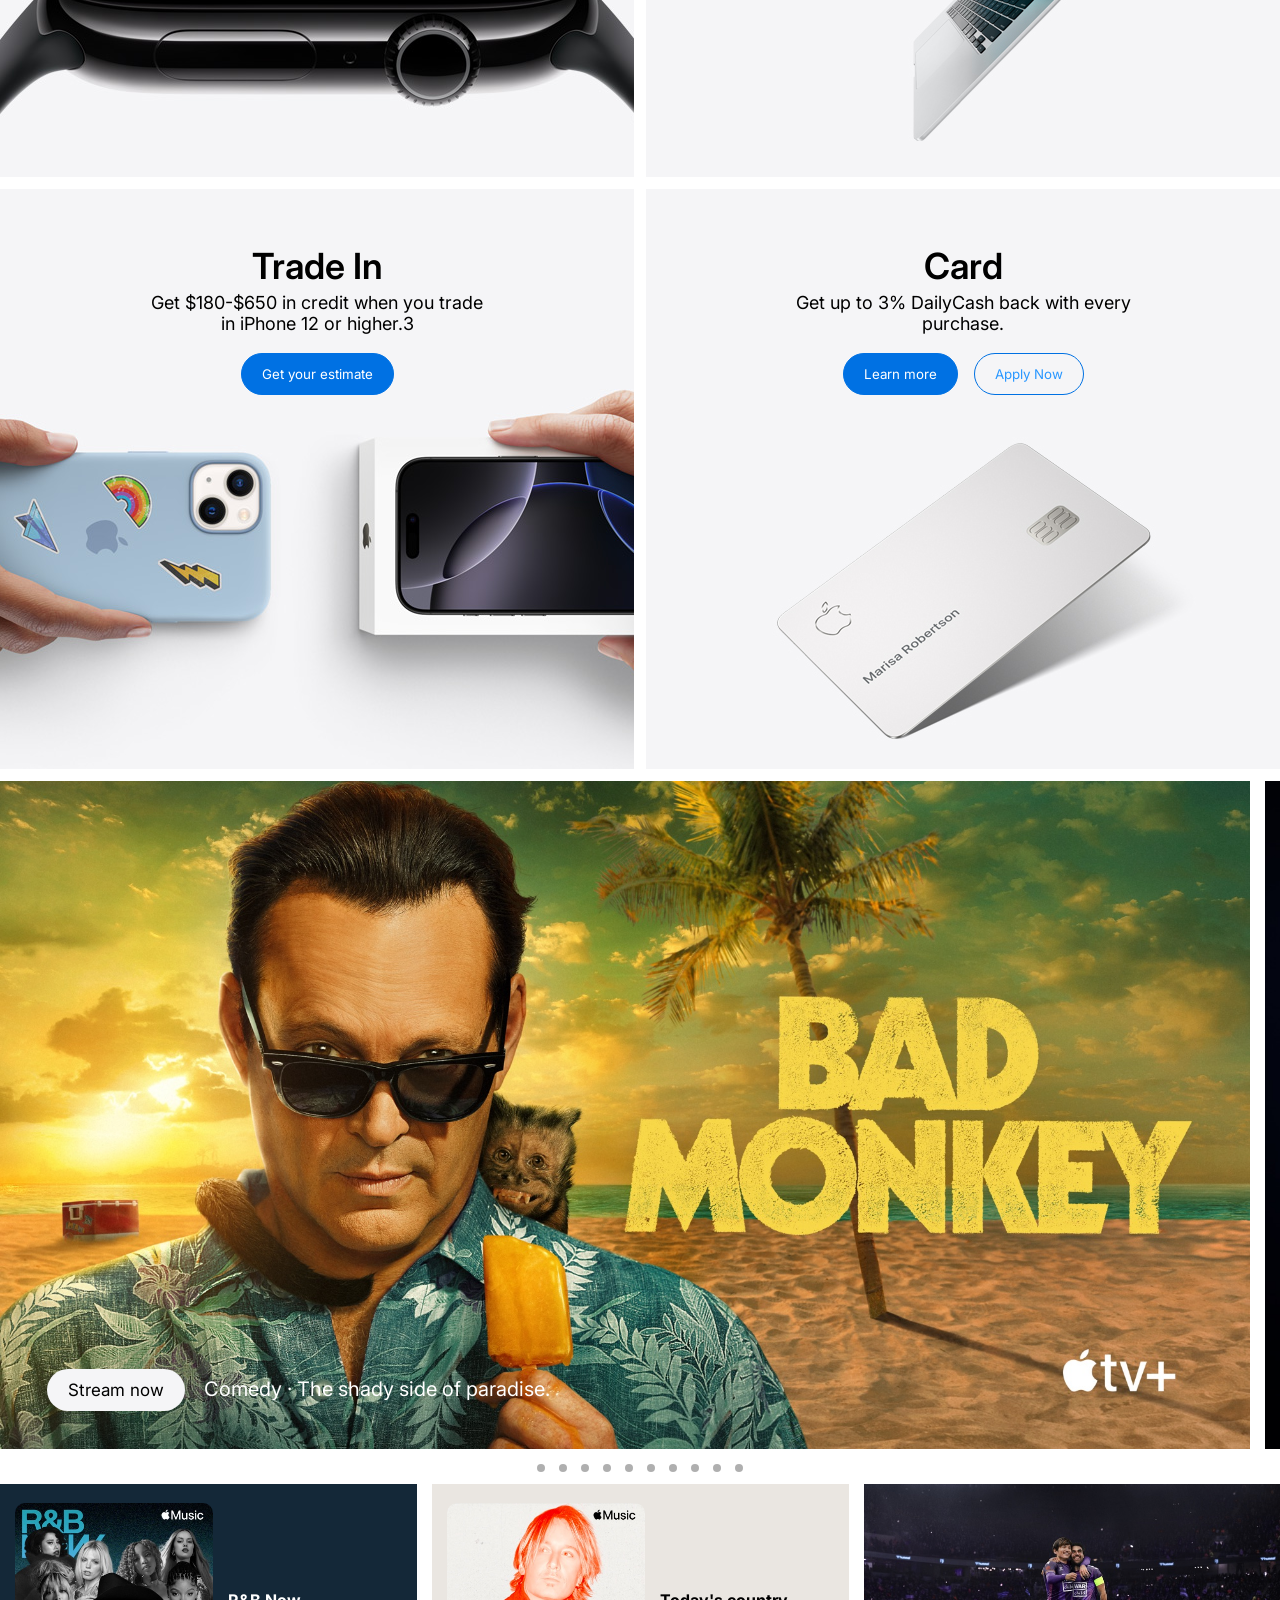
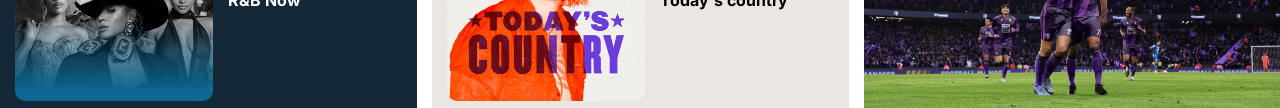
==== commit b8f4e355: "hover" ====
--- a/index.html
+++ b/index.html
@@ -223,41 +223,45 @@
     </div>
     <div class="slide_section">
       <div class="slide">
-        <div class="slide_item" id="slide-item1" style="--item: 1">
+        <div class="slide_item" id="slide-item1">
           <img src="images/1 (1).jpg" alt="image" class="image1" />
-        </div>
-        <div class="slide_item" id="slide-item2" style="--item: 2">
+          <p>R&B Now</p>
+        </div>
+        <div class="slide_item" id="slide-item2">
           <img src="images/2.jpg" alt="image" class="image2" />
-        </div>
-        <div
-          class="slide_item"
-          style="--item: 3; background-image: url(images/3.jpg)"
-        ></div>
-        <div
-          class="slide_item"
-          style="--item: 4; background-image: url(images/4.jpg)"
-        ></div>
-        <div
-          class="slide_item"
-          style="--item: 5; background-image: url(images/5.jpg)"
-        ></div>
-        <div
-          class="slide_item"
-          style="--item: 6; background-image: url(images/6.jpg)"
-        ></div>
-        <div
-          class="slide_item"
-          style="--item: 7; background-image: url(images/7.jpg)"
-        ></div>
-        <div class="slide_item" id="slide-item8" style="--item: 8">
+          <p>Today's country</p>
+        </div>
+        <div
+          class="slide_item"
+          style="background-image: url(images/3.jpg)"
+        ></div>
+        <div
+          class="slide_item"
+          style="background-image: url(images/4.jpg)"
+        ></div>
+        <div
+          class="slide_item"
+          style="background-image: url(images/5.jpg)"
+        ></div>
+        <div
+          class="slide_item"
+          style="background-image: url(images/6.jpg)"
+        ></div>
+        <div
+          class="slide_item"
+          style="background-image: url(images/7.jpg)"
+        ></div>
+        <div class="slide_item" id="slide-item8">
           <img src="images/8.jpg" alt="image" class="image8" />
-        </div>
-        <div
-          class="slide_item"
-          style="--item: 9; background-image: url(images/9.jpg)"
-        ></div>
-        <div class="slide_item" id="slide-item10" style="--item: 10">
+          <p>Today's Indie rock</p>
+        </div>
+        <div
+          class="slide_item"
+          style="background-image: url(images/9.jpg)"
+        ></div>
+        <div class="slide_item" id="slide-item10">
           <img src="images/10.jpg" alt="image" class="image10" />
+          <p>Strenght with Kyle</p>
         </div>
       </div>
     </div>
--- a/style.css
+++ b/style.css
@@ -271,52 +271,61 @@
   height: 236px;
 }
 .slide {
-  width: 100%;
-  display: flex;
-  position: relative;
-  --quantity: 10;
-  --width: 417px;
-  min-width: calc(var(--width) * var(--quantity));
-  justify-content: space-around;
+  width: max-content;
+  display: flex;
+  gap: 15px;
+  animation: slide 25s linear infinite;
 }
 .slide_item {
   min-width: 417px;
   height: 236px;
-  animation: slide 60s linear infinite;
-  position: absolute;
-  animation-delay: calc((56.5s / var(--quantity)) * (var(--item) - 6.5));
-  --item: 1;
-  background-position: center;
-  background-size: cover;
-  display: flex;
+  background-position: center;
+  background-size: cover;
 }
 @keyframes slide {
-  0% {
-    left: 100%;
+  from {
+    transform: translateX(0);
   }
-  100% {
-    left: calc(var(--width) * -1);
+  to {
+    transform: translate(-50%);
   }
 }
+.slide:hover {
+  animation-play-state: paused;
+  transition: 0.3s ease-in;
+  filter: brightness(70%);
+}
 #slide-item1 {
   display: flex;
   align-items: center;
   background-color: rgb(20, 40, 56);
+  padding-left: 15px;
+  display: flex;
+  gap: 15px;
 }
 #slide-item2 {
   display: flex;
   align-items: center;
   background-color: #eae6e1;
+  padding-left: 15px;
+  display: flex;
+  gap: 15px;
 }
 #slide-item8 {
   display: flex;
   align-items: center;
   background-color: rgb(64, 13, 14);
+  padding-left: 15px;
+  display: flex;
+  gap: 15px;
 }
 #slide-item10 {
   display: flex;
   align-items: center;
   background-color: rgb(38, 38, 38);
+  padding-left: 15px;
+  display: flex;
+  gap: 15px;
 }
 .image1,
 .image2,
@@ -324,4 +333,17 @@
 .image10 {
   width: 198px;
   height: 198px;
-}
+  border-radius: 10px;
+}
+#slide-item1 p {
+  color: white;
+  font-size: 16px;
+  font-weight: bold;
+}
+#slide-item2 p,
+#slide-item8 p,
+#slide-item10 p {
+  color: #000;
+  font-size: 16px;
+  font-weight: bold;
+}
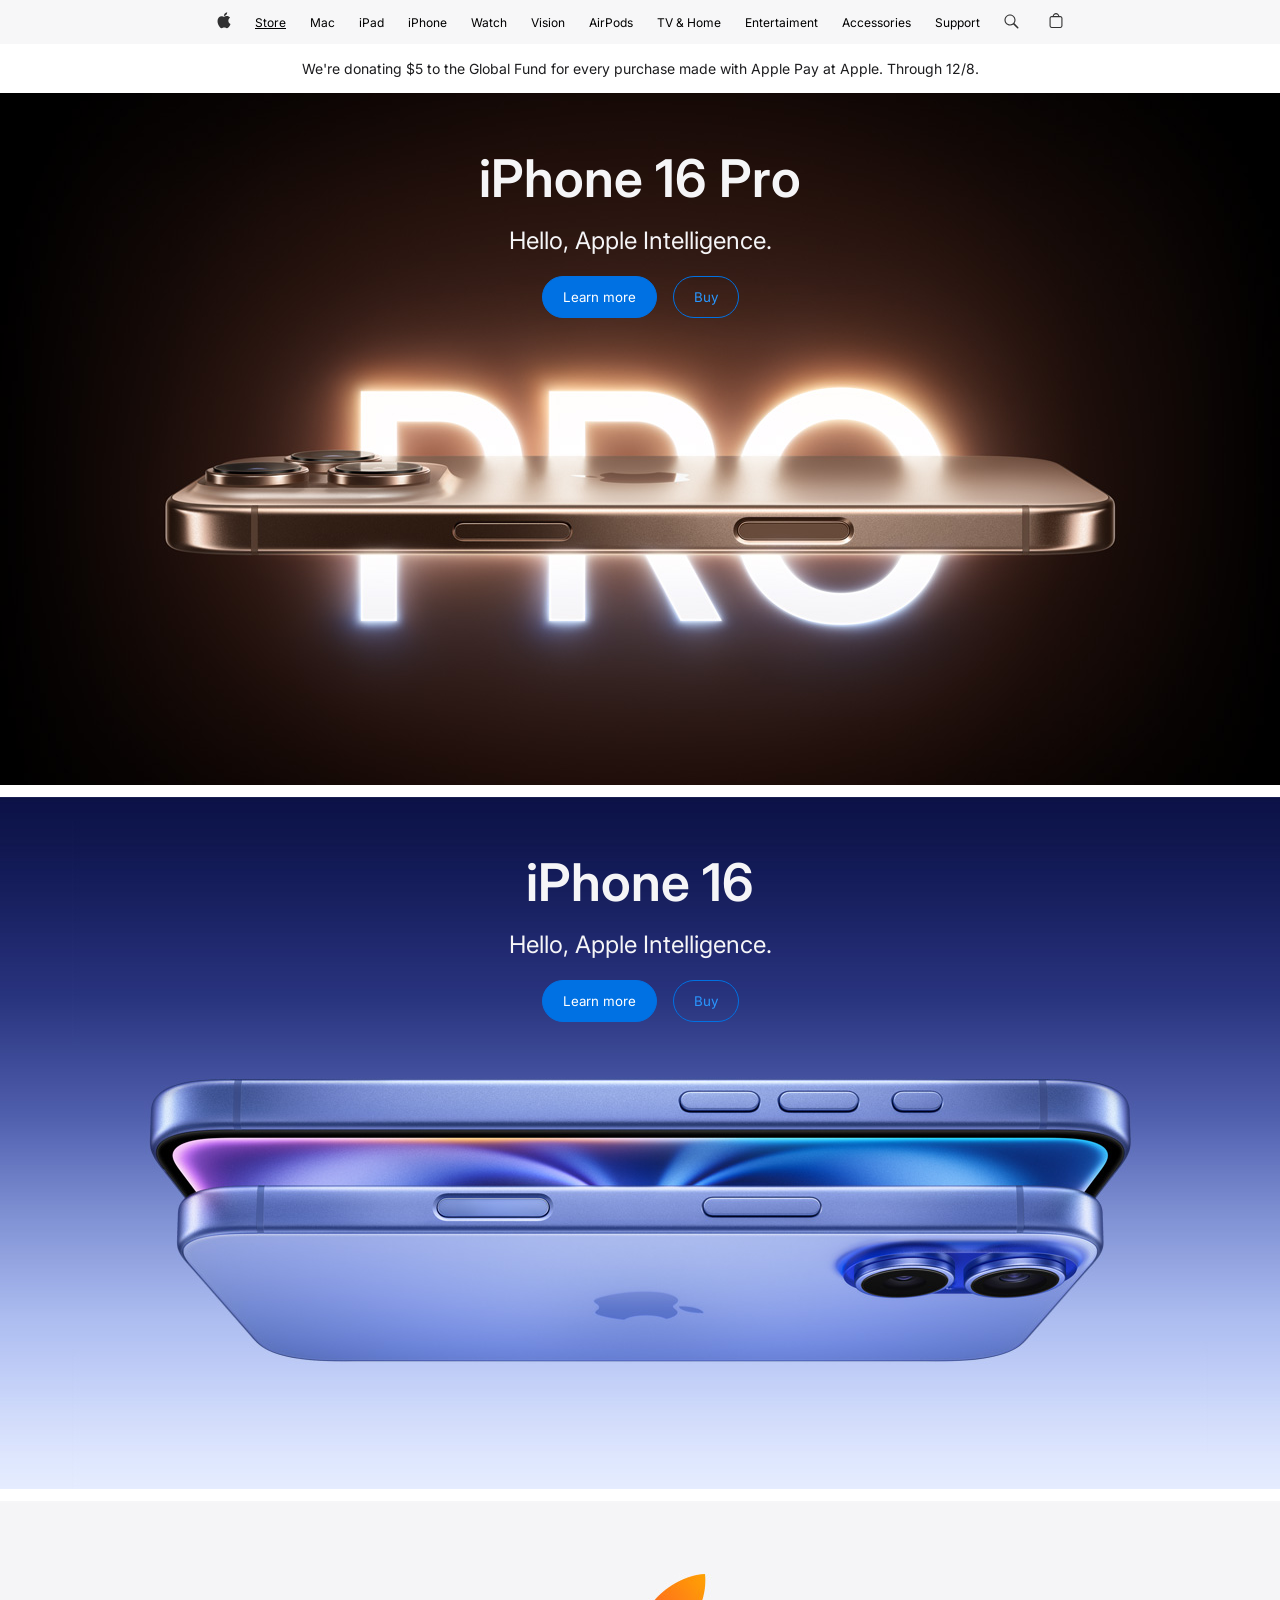
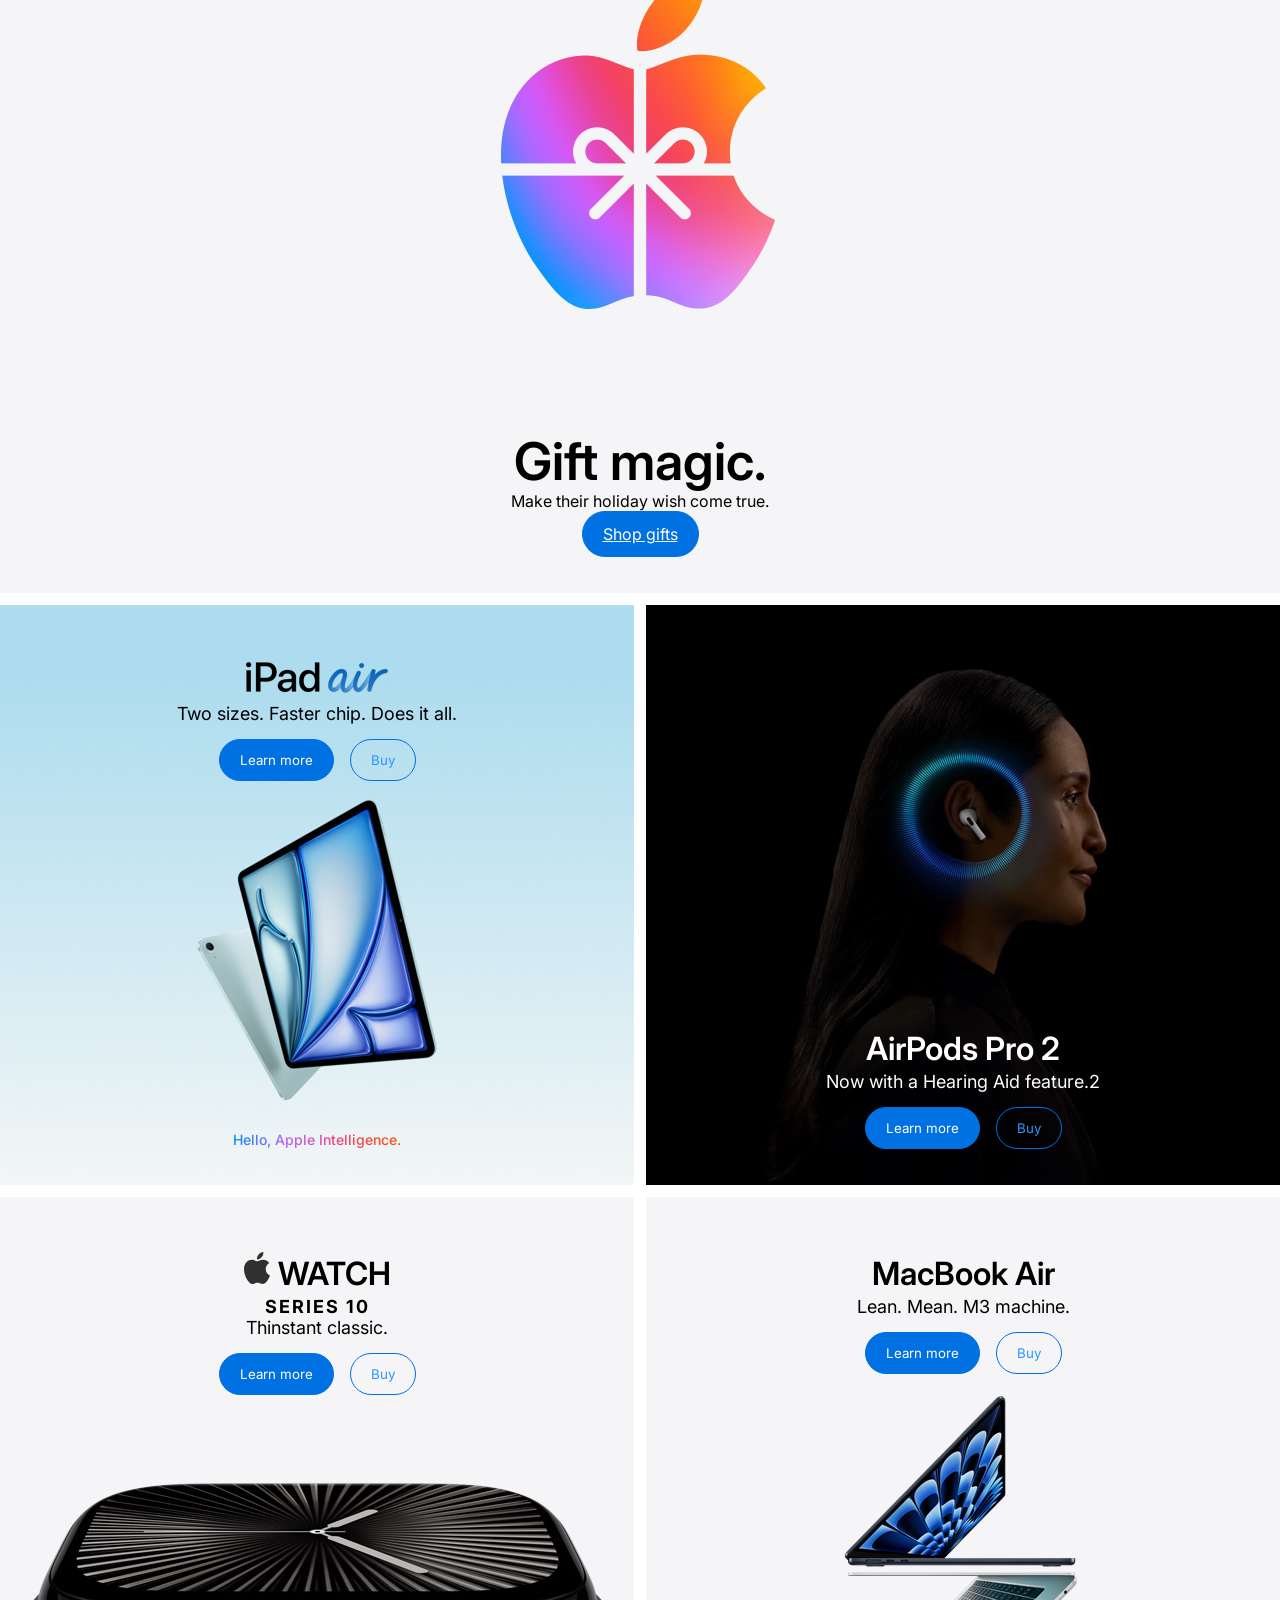
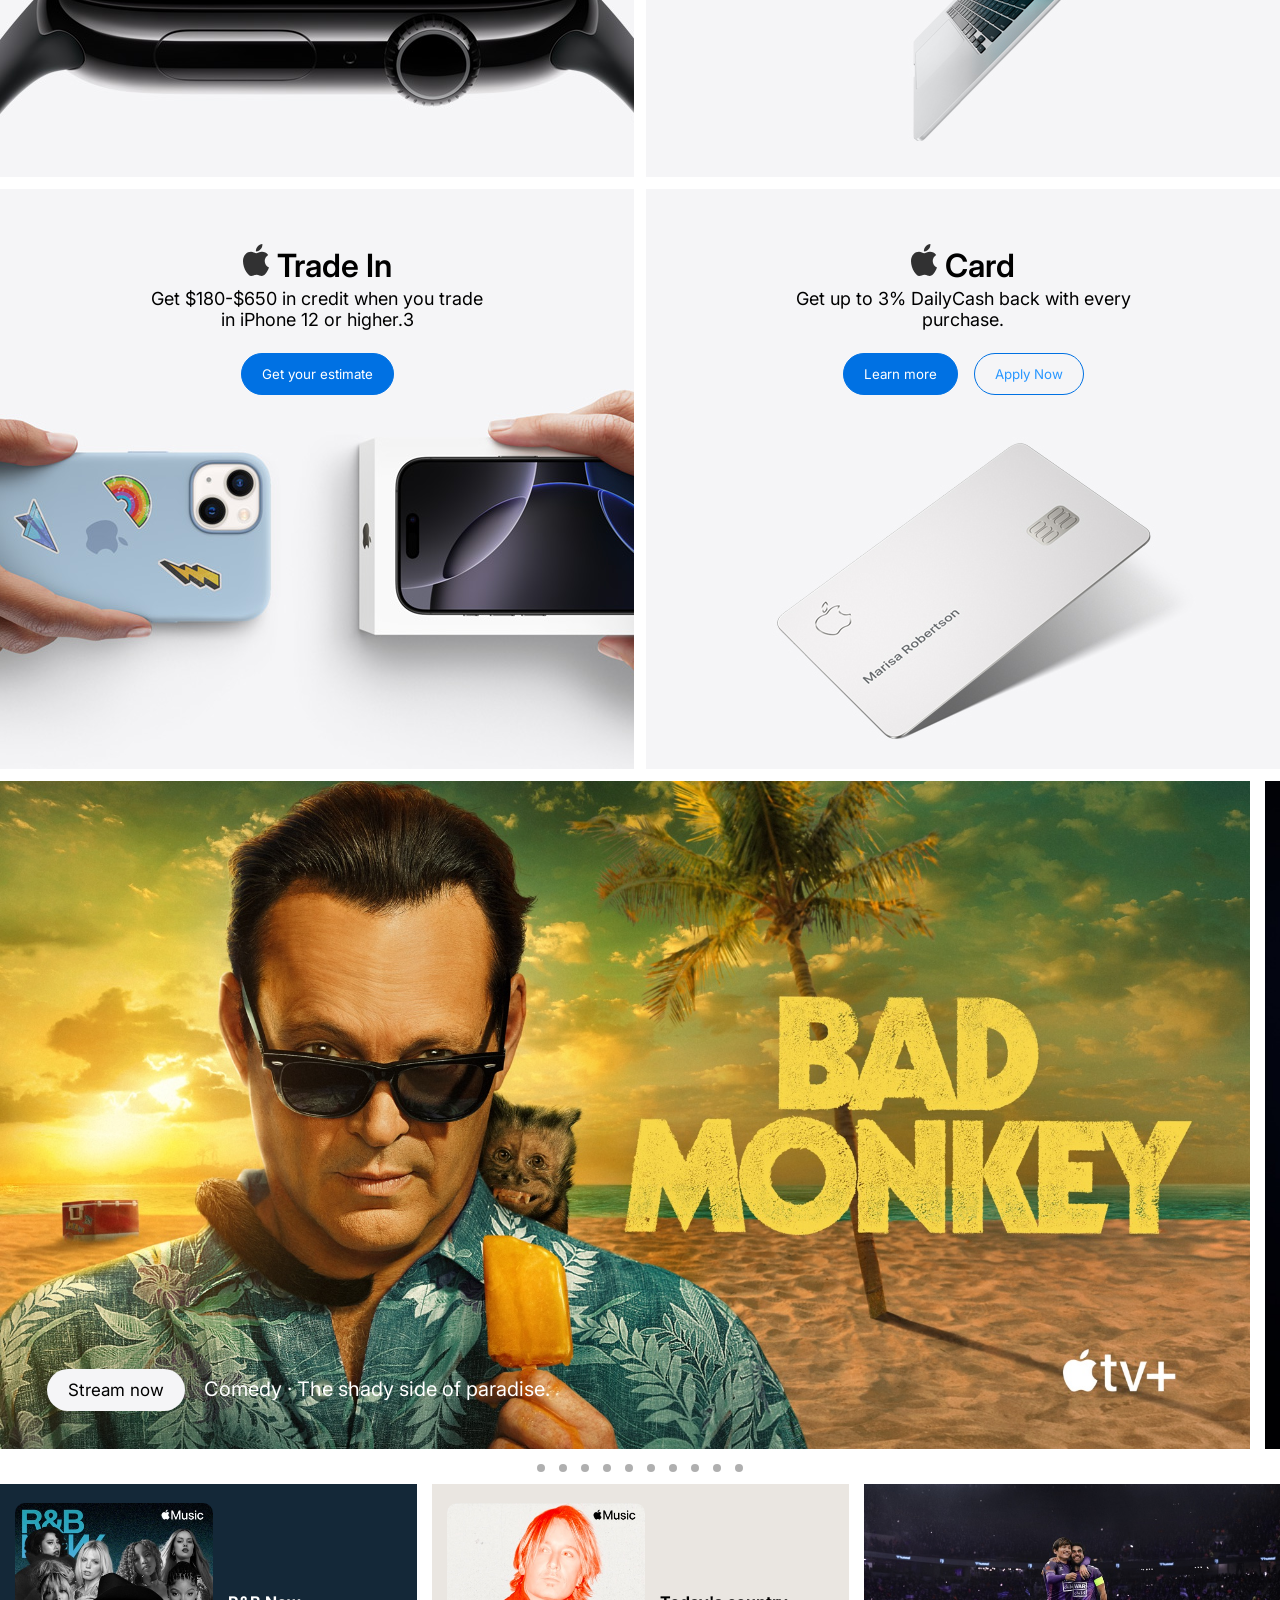
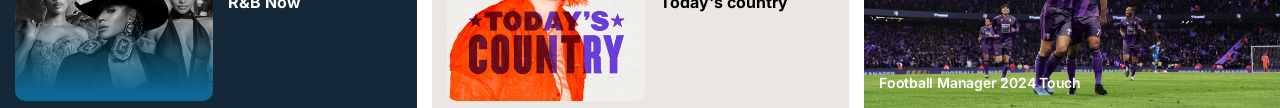
==== commit fa1a5caa: "store hiisen" ====
--- a/index.html
+++ b/index.html
@@ -11,7 +11,7 @@
       <div class="header-icon">
         <img src="images/SVG.svg" alt="icon" class="icon" />
       </div>
-      <a href="" class="header-link">Store</a>
+      <a href="store.html" class="header-link">Store</a>
       <span class="header-link">Mac</span>
       <span class="header-link">iPad</span>
       <span class="header-link">iPhone</span>
@@ -56,12 +56,15 @@
     </div>
     <div class="product_container">
       <div class="product" id="product1">
-        <img src="images/ipadair.jpg" alt="ipadair" class="ipad_air" />
-        <p>Two sizes. Faster chip. Does it all.</p>
-        <div class="buttons">
-          <button class="button_left">Learn more</button>
-          <button class="button_right">Buy</button>
-        </div>
+        <div class="product_info">
+          <img src="images/ipadair.jpg" alt="ipadair" class="ipad_air" />
+          <p>Two sizes. Faster chip. Does it all.</p>
+          <div class="buttons">
+            <button class="button_left">Learn more</button>
+            <button class="button_right">Buy</button>
+          </div>
+        </div>
+        <div class="color_text">Hello, Apple Intelligence.</div>
       </div>
       <div class="product" id="product2">
         <h2>AirPods Pro 2</h2>
@@ -72,7 +75,10 @@
         </div>
       </div>
       <div class="product" id="product3">
-        <h2>WATCH</h2>
+        <span class="logo"
+          ><img src="images/apple-logo.png.svg" alt="logo" class="apple_logo" />
+          <h2>WATCH</h2></span
+        >
         <p style="margin: 0" class="series">SERIES 10</p>
         <p>Thinstant classic.</p>
         <div class="buttons">
@@ -89,14 +95,21 @@
         </div>
       </div>
       <div class="product" id="product5">
-        <h2>Trade In</h2>
+        <span class="logo"
+          ><img src="images/apple-logo.png.svg" alt="logo" class="apple_logo" />
+          <h2>Trade In</h2></span
+        >
+
         <p>Get $180-$650 in credit when you trade in iPhone 12 or higher.3</p>
         <div class="buttons">
           <button class="button_left">Get your estimate</button>
         </div>
       </div>
       <div class="product" id="product6">
-        <h2>Card</h2>
+        <span class="logo"
+          ><img src="images/apple-logo.png.svg" alt="logo" class="apple_logo" />
+          <h2>Card</h2>
+        </span>
         <p>Get up to 3% DailyCash back with every purchase.</p>
         <div class="buttons">
           <button class="button_left">Learn more</button>
@@ -223,45 +236,94 @@
     </div>
     <div class="slide_section">
       <div class="slide">
-        <div class="slide_item" id="slide-item1">
+        <div class="slide_item slide-item1">
           <img src="images/1 (1).jpg" alt="image" class="image1" />
           <p>R&B Now</p>
-        </div>
-        <div class="slide_item" id="slide-item2">
+          <div class="content"><p>Listen now</p></div>
+        </div>
+        <div class="slide_item slide-item2">
           <img src="images/2.jpg" alt="image" class="image2" />
           <p>Today's country</p>
-        </div>
-        <div
-          class="slide_item"
-          style="background-image: url(images/3.jpg)"
-        ></div>
-        <div
-          class="slide_item"
-          style="background-image: url(images/4.jpg)"
-        ></div>
-        <div
-          class="slide_item"
-          style="background-image: url(images/5.jpg)"
-        ></div>
-        <div
-          class="slide_item"
-          style="background-image: url(images/6.jpg)"
-        ></div>
-        <div
-          class="slide_item"
-          style="background-image: url(images/7.jpg)"
-        ></div>
-        <div class="slide_item" id="slide-item8">
+          <div class="content"><p>Listen now</p></div>
+        </div>
+        <div class="slide_item" style="background-image: url(images/3.jpg)">
+          <div class="content content_other"><p>Listen now</p></div>
+          <div class="slide_item_info">Football Manager 2024 Touch</div>
+        </div>
+        <div class="slide_item" style="background-image: url(images/4.jpg)">
+          <div class="content content_other"><p>Listen now</p></div>
+          <div class="slide_item_info">6 Weeks to Restart Your Fitness</div>
+        </div>
+        <div class="slide_item" style="background-image: url(images/5.jpg)">
+          <div class="content content_other"><p>Listen now</p></div>
+          <div class="slide_item_info">NBA 2K25 Arcade Edition</div>
+        </div>
+        <div class="slide_item" style="background-image: url(images/6.jpg)">
+          <div class="content content_other"><p>Listen now</p></div>
+          <div class="slide_item_info">Strength with Kyle</div>
+        </div>
+        <div class="slide_item" style="background-image: url(images/7.jpg)">
+          <div class="content content_other"><p>Listen now</p></div>
+          <div class="slide_item_info">Run your first 5K</div>
+        </div>
+        <div class="slide_item slide-item8">
           <img src="images/8.jpg" alt="image" class="image8" />
           <p>Today's Indie rock</p>
-        </div>
-        <div
-          class="slide_item"
-          style="background-image: url(images/9.jpg)"
-        ></div>
-        <div class="slide_item" id="slide-item10">
+          <div class="content"><p>Listen now</p></div>
+        </div>
+        <div class="slide_item" style="background-image: url(images/9.jpg)">
+          <div class="content content_other"><p>Listen now</p></div>
+          <div class="slide_item_info">Hello Kitty Island Adventure</div>
+        </div>
+        <div class="slide_item slide-item10">
           <img src="images/10.jpg" alt="image" class="image10" />
-          <p>Strenght with Kyle</p>
+          <p>Strength with Kyle</p>
+          <div class="content"><p>Listen now</p></div>
+        </div>
+        <!--duplicate -->
+        <div class="slide_item slide-item1">
+          <img src="images/1 (1).jpg" alt="image" class="image1" />
+          <p>R&B Now</p>
+          <div class="content"><p>Listen now</p></div>
+        </div>
+        <div class="slide_item slide-item2">
+          <img src="images/2.jpg" alt="image" class="image2" />
+          <p>Today's country</p>
+          <div class="content"><p>Listen now</p></div>
+        </div>
+        <div class="slide_item" style="background-image: url(images/3.jpg)">
+          <div class="content content_other"><p>Listen now</p></div>
+          <div class="slide_item_info">Football Manager 2024 Touch</div>
+        </div>
+        <div class="slide_item" style="background-image: url(images/4.jpg)">
+          <div class="content content_other"><p>Listen now</p></div>
+          <div class="slide_item_info">6 Weeks to Restart Your Fitness</div>
+        </div>
+        <div class="slide_item" style="background-image: url(images/5.jpg)">
+          <div class="content content_other"><p>Listen now</p></div>
+          <div class="slide_item_info">NBA 2K25 Arcade Edition</div>
+        </div>
+        <div class="slide_item" style="background-image: url(images/6.jpg)">
+          <div class="content content_other"><p>Listen now</p></div>
+          <div class="slide_item_info">Strength with Kyle</div>
+        </div>
+        <div class="slide_item" style="background-image: url(images/7.jpg)">
+          <div class="content content_other"><p>Listen now</p></div>
+          <div class="slide_item_info">Run your first 5K</div>
+        </div>
+        <div class="slide_item slide-item8">
+          <img src="images/8.jpg" alt="image" class="image8" />
+          <p>Today's Indie rock</p>
+          <div class="content"><p>Listen now</p></div>
+        </div>
+        <div class="slide_item" style="background-image: url(images/9.jpg)">
+          <div class="content content_other"><p>Listen now</p></div>
+          <div class="slide_item_info">Hello Kitty Island Adventure</div>
+        </div>
+        <div class="slide_item slide-item10">
+          <img src="images/10.jpg" alt="image" class="image10" />
+          <p>Strength with Kyle</p>
+          <div class="content"><p>Listen now</p></div>
         </div>
       </div>
     </div>
--- a/style.css
+++ b/style.css
@@ -6,7 +6,7 @@
   font-family: "Inter", serif;
 }
 header {
-  width: 100vw;
+  width: 100%;
   height: 44px;
   top: 0;
   position: fixed;
@@ -62,7 +62,7 @@
   font-style: normal;
   font-weight: 600;
 }
-p {
+.container p {
   display: flex;
   height: 32px;
   flex-direction: column;
@@ -95,7 +95,7 @@
   background-color: transparent;
 }
 .container {
-  width: 100vw;
+  width: 100%;
   height: 692px;
   text-align: center;
   margin-bottom: 12px;
@@ -106,7 +106,7 @@
 }
 .container_gift {
   background-image: url(images/main3.jpg.jpg);
-  width: 100vw;
+  width: 100%;
   height: 692px;
   text-align: center;
   margin-bottom: 12px;
@@ -154,8 +154,15 @@
   display: flex;
   align-items: center;
 }
+.product_info {
+  display: flex;
+  flex-direction: column;
+  align-items: center;
+}
 #product1 {
   background-image: url(images/product1.jpg);
+  display: flex;
+  justify-content: space-between;
 }
 #product2 {
   background-image: url(images/product2.jpg);
@@ -182,9 +189,26 @@
   align-items: center;
   margin-bottom: 10px;
 }
+.color_text {
+  text-align: center;
+  font-size: 14px;
+  font-style: normal;
+  font-weight: 500;
+  line-height: 18px;
+  background: linear-gradient(
+    90deg,
+    #0090f7 0%,
+    #ba62fc 33.33%,
+    #f2416b 66.67%,
+    #f55600 100%
+  );
+  background-clip: text;
+  -webkit-background-clip: text;
+  -webkit-text-fill-color: transparent;
+}
 .product h2 {
   color: #000;
-  font-size: 36px;
+  font-size: 32px;
   height: 44px;
   font-style: normal;
   font-weight: 600;
@@ -216,8 +240,16 @@
   width: 344px;
   height: 50px;
 }
+.logo {
+  display: flex;
+  gap: 8px;
+}
+.apple_logo {
+  width: 26px;
+  height: 32px;
+}
 .media_section {
-  width: 100vw;
+  width: 100%;
   display: flex;
   column-gap: 15px;
   overflow-x: scroll;
@@ -269,33 +301,33 @@
   overflow: hidden;
   padding-top: 12px;
   height: 236px;
+  position: relative;
 }
 .slide {
   width: max-content;
   display: flex;
   gap: 15px;
-  animation: slide 25s linear infinite;
+  animation: slide 60s linear infinite;
+  position: relative;
 }
 .slide_item {
   min-width: 417px;
   height: 236px;
   background-position: center;
   background-size: cover;
+  position: relative;
+  flex-shrink: 0;
+  overflow: hidden;
 }
 @keyframes slide {
   from {
     transform: translateX(0);
   }
   to {
-    transform: translate(-50%);
+    transform: translateX(calc(-50% - 8px));
   }
 }
-.slide:hover {
-  animation-play-state: paused;
-  transition: 0.3s ease-in;
-  filter: brightness(70%);
-}
-#slide-item1 {
+.slide-item1 {
   display: flex;
   align-items: center;
   background-color: rgb(20, 40, 56);
@@ -303,7 +335,7 @@
   display: flex;
   gap: 15px;
 }
-#slide-item2 {
+.slide-item2 {
   display: flex;
   align-items: center;
   background-color: #eae6e1;
@@ -311,7 +343,7 @@
   display: flex;
   gap: 15px;
 }
-#slide-item8 {
+.slide-item8 {
   display: flex;
   align-items: center;
   background-color: rgb(64, 13, 14);
@@ -319,7 +351,7 @@
   display: flex;
   gap: 15px;
 }
-#slide-item10 {
+.slide-item10 {
   display: flex;
   align-items: center;
   background-color: rgb(38, 38, 38);
@@ -335,15 +367,73 @@
   height: 198px;
   border-radius: 10px;
 }
-#slide-item1 p {
+.slide-item1 p {
   color: white;
   font-size: 16px;
   font-weight: bold;
 }
-#slide-item2 p,
-#slide-item8 p,
-#slide-item10 p {
+.slide-item2 p,
+.slide-item8 p,
+.slide-item10 p {
   color: #000;
   font-size: 16px;
   font-weight: bold;
 }
+.slide_item_info {
+  padding-left: 15px;
+  padding-top: 190px;
+  color: #fff;
+  font-size: 14px;
+  font-style: normal;
+  font-weight: 600;
+  line-height: 18px;
+  letter-spacing: -0.224px;
+}
+.slide:hover {
+  animation-play-state: paused;
+}
+.slide:hover .slide_item {
+  filter: grayscale(100%);
+}
+.slide .slide_item:hover {
+  filter: grayscale(0%);
+}
+.slide_item::after {
+  content: "";
+  position: absolute;
+  inset: 0;
+  background: rgba(0, 0, 0, 0);
+  transition: 0.3s ease;
+}
+.slide .slide_item:hover::after {
+  background: rgba(0, 0, 0, 0.3);
+}
+.slide_item:hover .content::after {
+  background: rgba(0, 0, 0, 0);
+}
+.content {
+  position: absolute;
+  padding: 6px 14px;
+  border-radius: 999px;
+  background-color: #f5f5f7;
+  display: flex;
+  align-items: center;
+  margin-left: 160px;
+  z-index: 2;
+}
+.content p {
+  color: #000;
+  font-size: 14px;
+  font-weight: normal;
+}
+.slide_item .content {
+  position: absolute;
+  opacity: 0;
+  transition: 0.3s ease;
+}
+.slide_item:hover .content {
+  opacity: 1;
+}
+.content_other {
+  margin-top: 100px;
+}
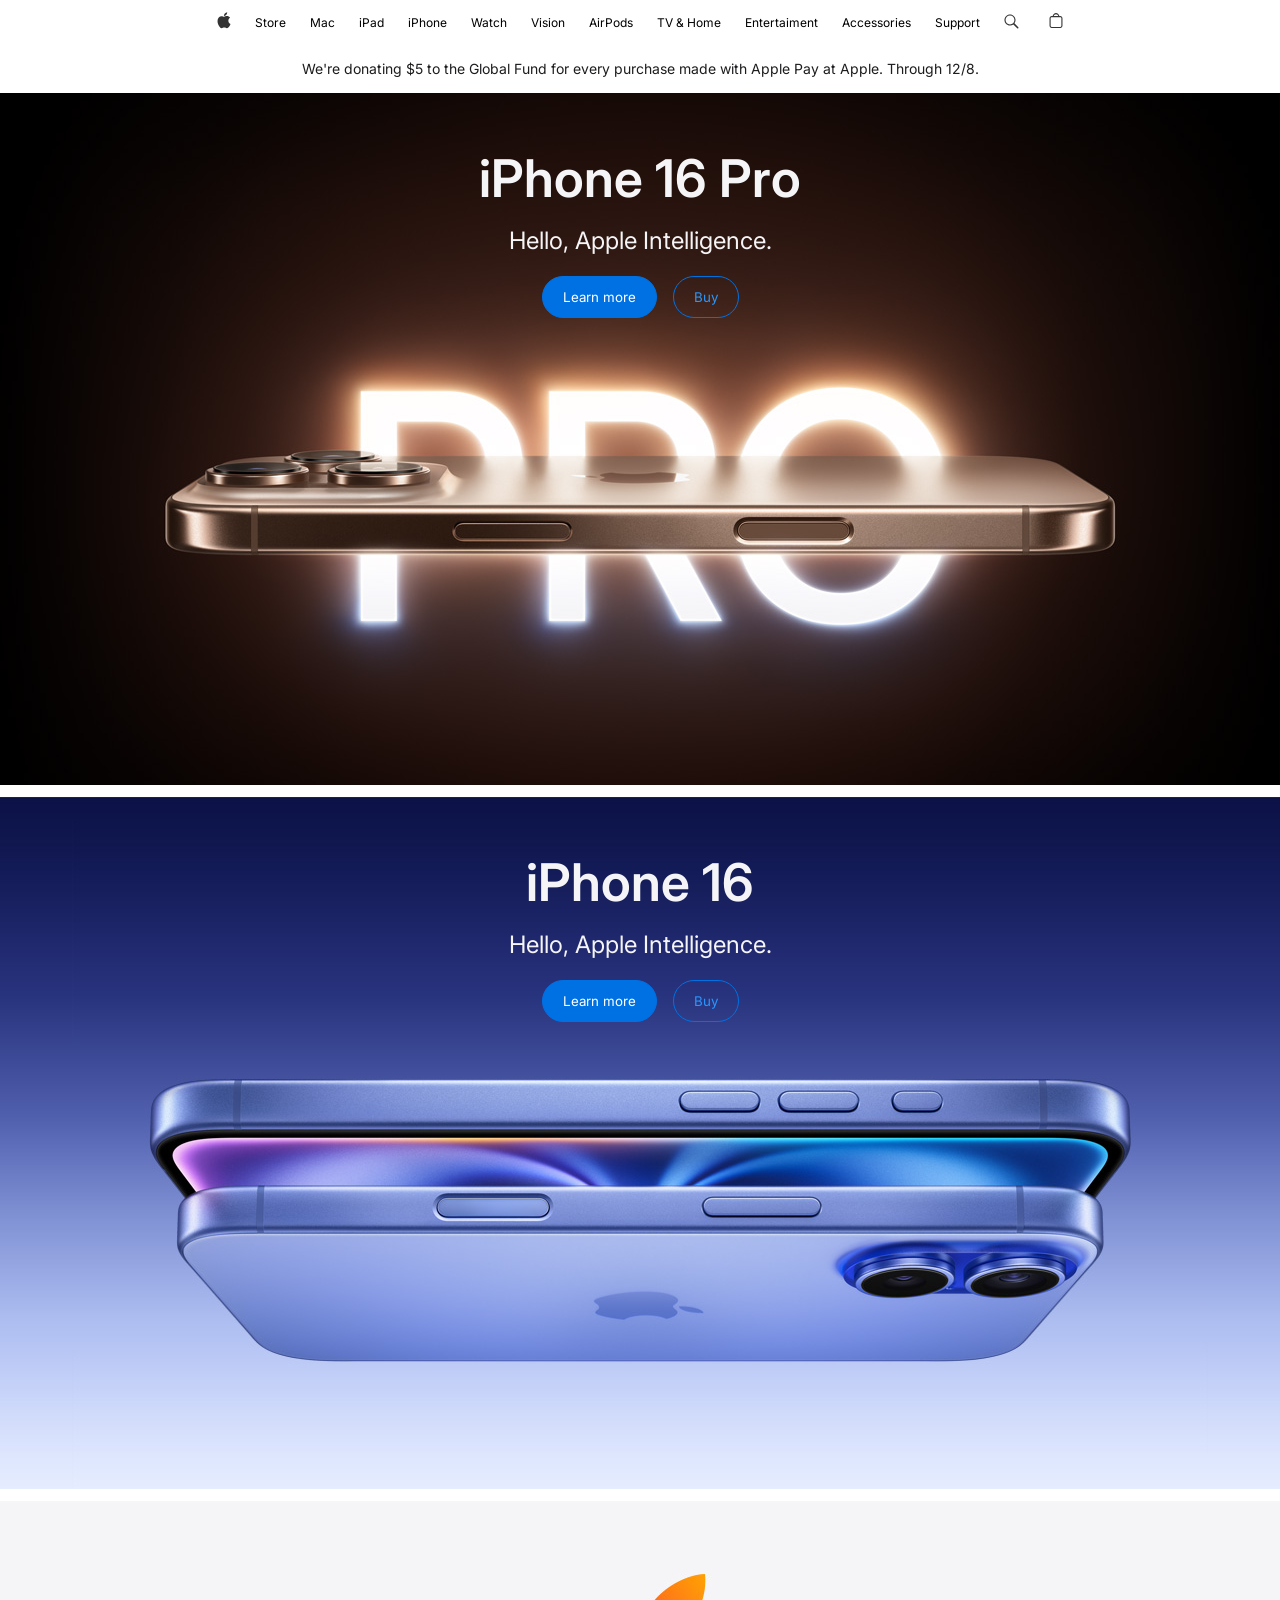
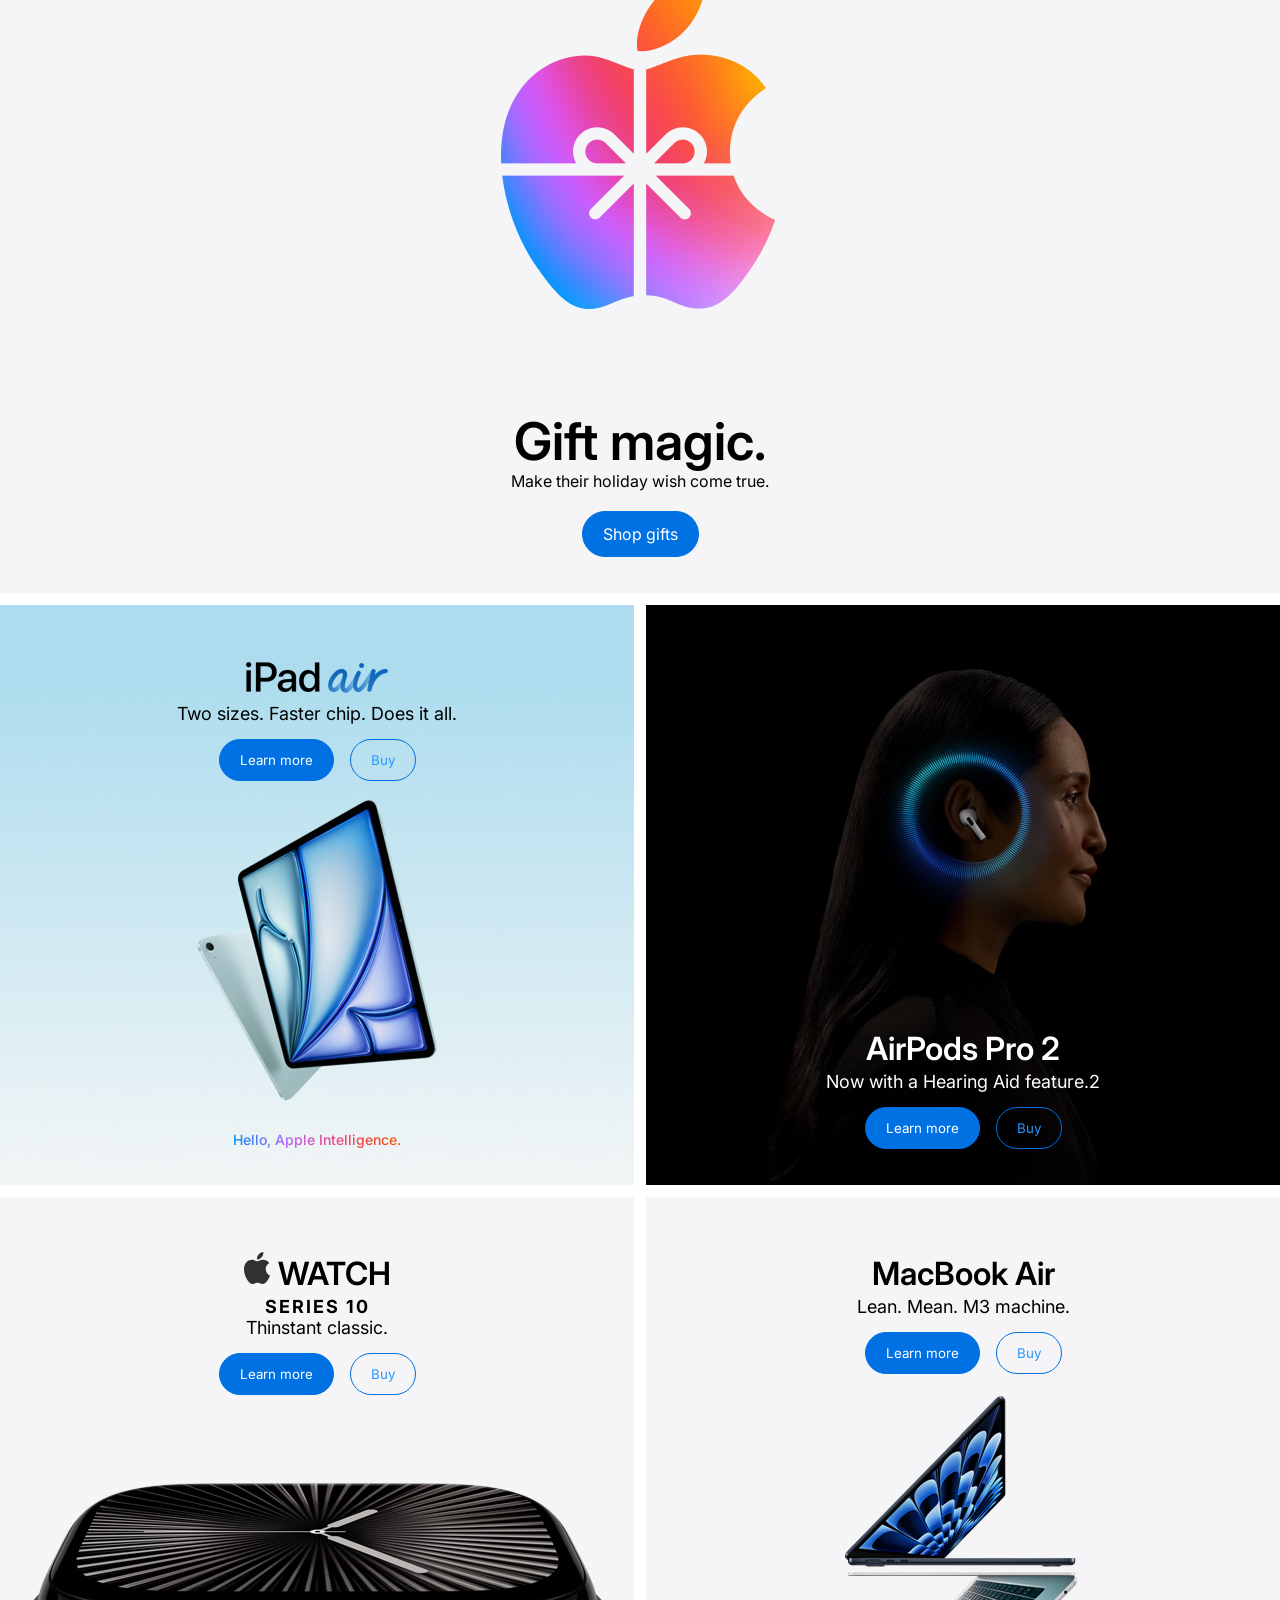
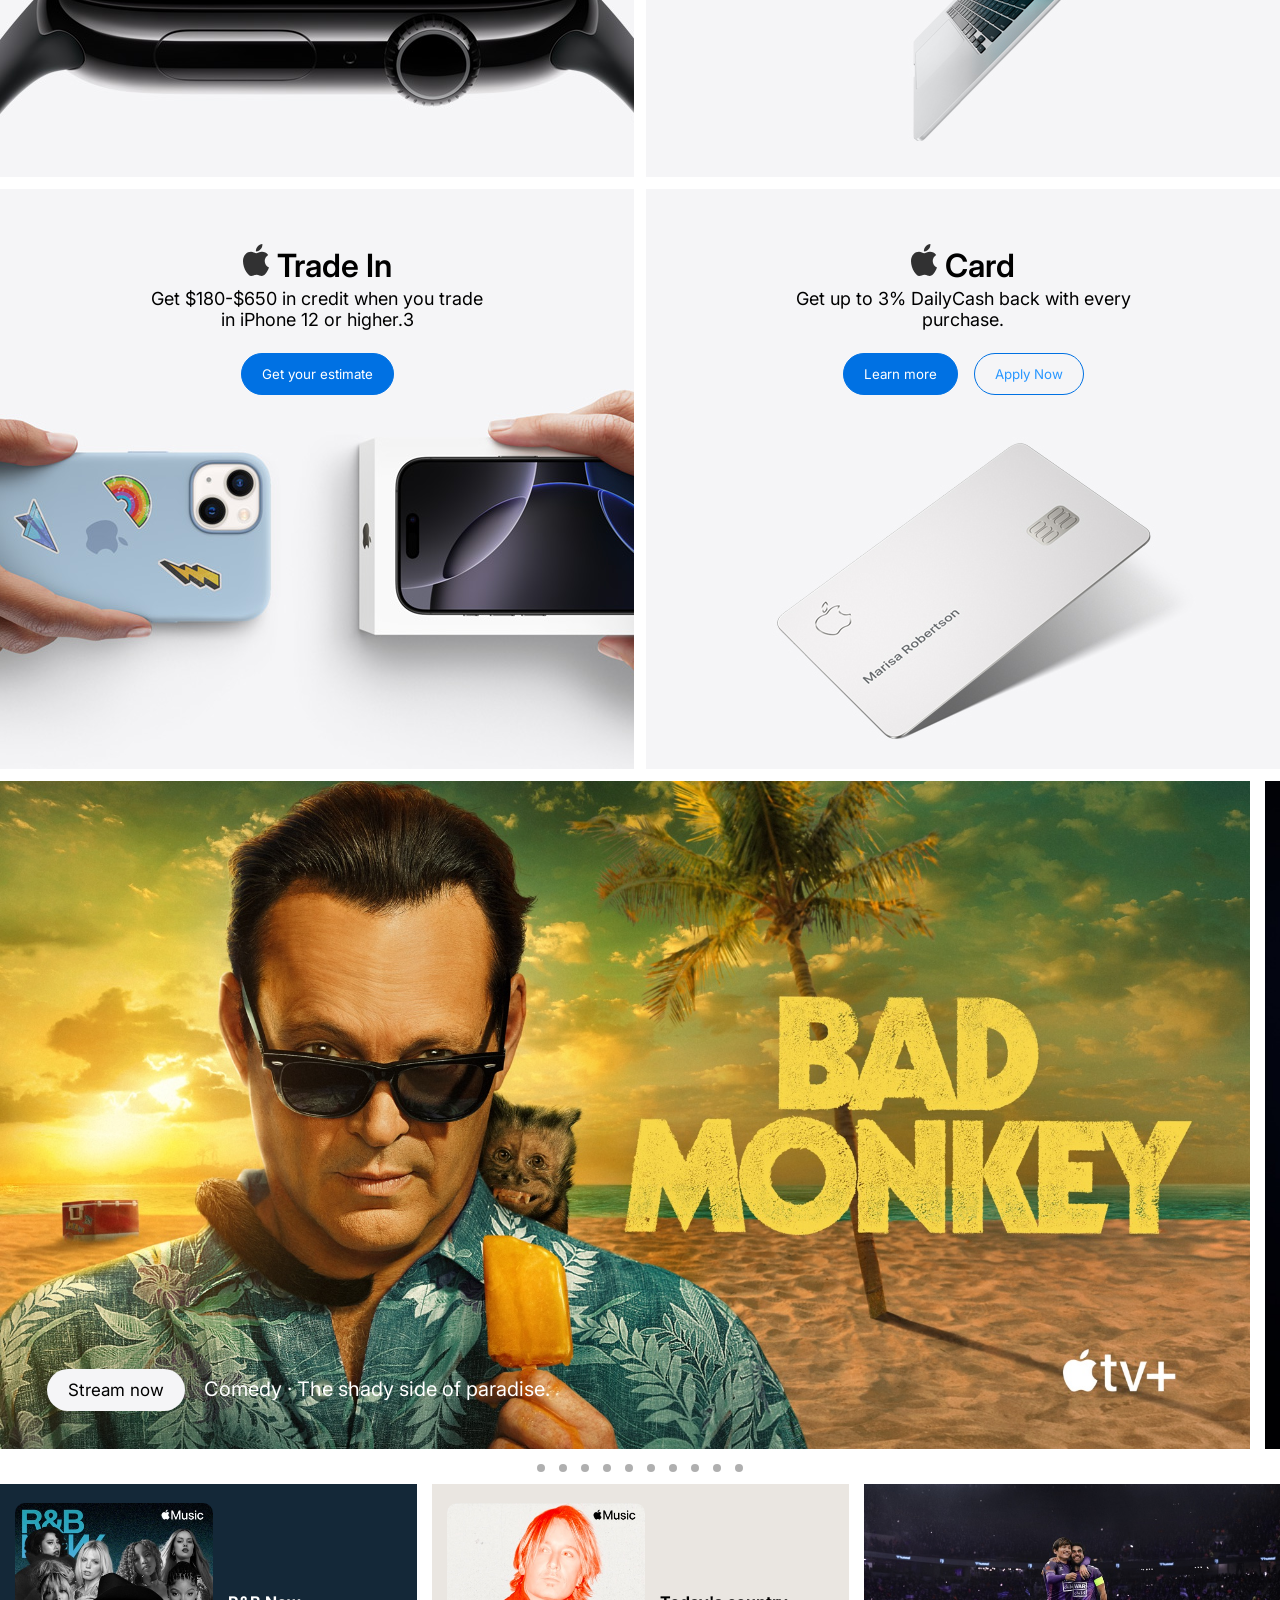
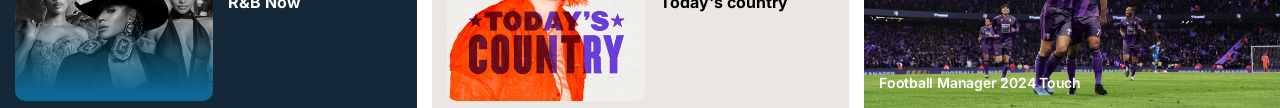
==== commit 97a5b504: "responsive nemsen" ====
--- a/index.html
+++ b/index.html
@@ -11,7 +11,9 @@
       <div class="header-icon">
         <img src="images/SVG.svg" alt="icon" class="icon" />
       </div>
-      <a href="store.html" class="header-link">Store</a>
+      <a href="store.html" class="header-link" style="text-decoration: none"
+        >Store</a
+      >
       <span class="header-link">Mac</span>
       <span class="header-link">iPad</span>
       <span class="header-link">iPhone</span>
@@ -25,9 +27,10 @@
       <div class="header-icons">
         <img src="images/SVG (1).svg" alt="icon" class="icon" />
         <img src="images/SVG (2).svg" alt="icon" class="icon" />
+        <img src="images/menu (1).png" alt="icon" class="icon-menu" />
       </div>
     </header>
-    <div class="headertext">
+    <div class="donation-banner">
       We're donating $5 to the Global Fund for every purchase made with Apple
       Pay at Apple. Through 12/8.
     </div>
@@ -51,7 +54,9 @@
       <h2 class="gift_header">Gift magic.</h2>
       <p class="gift_text">Make their holiday wish come true.</p>
       <div class="shop_gift">
-        <a href="" class="gift_button">Shop gifts</a>
+        <a href="store.html" class="gift_button" style="text-decoration: none"
+          >Shop gifts</a
+        >
       </div>
     </div>
     <div class="product_container">
--- a/style.css
+++ b/style.css
@@ -5,15 +5,29 @@
   box-sizing: border-box;
   font-family: "Inter", serif;
 }
+html {
+  scroll-behavior: smooth;
+}
+
+.center {
+  display: flex;
+  align-items: center;
+  justify-content: center;
+}
+
+.align-center {
+  display: flex;
+  align-items: center;
+}
 header {
-  width: 100%;
+  width: 100vw;
   height: 44px;
   top: 0;
   position: fixed;
   display: flex;
   justify-content: center;
   align-items: center;
-  background: rgba(245, 245, 247, 0.8);
+  background: rgba(255, 255, 255, 0.8);
   column-gap: 24px;
 }
 .header-link {
@@ -26,13 +40,18 @@
 .header-icons {
   display: flex;
   gap: 30px;
+  align-items: center;
 }
 .icon {
   display: flex;
   align-items: center;
   justify-content: center;
 }
-.headertext {
+.icon-menu {
+  display: none;
+  height: 20px;
+}
+.donation-banner {
   display: flex;
   padding: 16px 0;
   margin-top: 44px;
@@ -134,6 +153,7 @@
   padding: 12px 20px;
   border-radius: 999px;
   border: solid #0071e3 1px;
+  margin-top: 20px;
 }
 .product_container {
   gap: 12px;
@@ -437,3 +457,120 @@
 .content_other {
   margin-top: 100px;
 }
+@media (max-width: 1024px) {
+  /* Header Section */
+  header {
+    height: 48px;
+    justify-content: space-between;
+    padding-left: 20px;
+    padding-right: 20px;
+  }
+
+  .header-link {
+    display: none;
+  }
+  .icon-menu {
+    display: block;
+  }
+
+  /* Banner Section */
+  .donation-banner {
+    margin-top: 48px;
+    padding-block: 12px;
+  }
+
+  /* Hero Section */
+  .container {
+    height: 650px;
+    padding-top: 50px;
+  }
+
+  #container_16pro {
+    background-image: url("images/16pro-tablet.jpg");
+  }
+
+  #container_16 {
+    background-image: url("images/16-tablet.jpg");
+  }
+
+  .container h2 {
+    font-size: 42px;
+  }
+
+  .container p {
+    margin-block: 4px 16px;
+  }
+}
+
+@media (max-width: 768px) {
+  .product_container {
+    grid-auto-rows: 490px;
+  }
+
+  .product {
+    padding-block: 42px;
+  }
+
+  .product h2 {
+    font-size: 30px;
+    font-weight: 700;
+  }
+
+  .product p {
+    font-size: 18px;
+  }
+  #product2 .buttons {
+    margin-bottom: 80px;
+  }
+
+  .media_slide {
+    width: 689px;
+    height: 368px;
+  }
+}
+
+@media (max-width: 430px) {
+  /* Hero Section */
+  .container {
+    height: 500px;
+  }
+
+  #container_16pro {
+    background-image: url("images/16pro-mobile.jpg");
+  }
+  #container_16pro h2 {
+    margin-top: 280px;
+  }
+
+  #container_16 {
+    background-image: url("images/16-mobile.jpg");
+  }
+
+  .container h2 {
+    font-size: 30px;
+    font-weight: 700;
+    height: 30px;
+  }
+
+  .buttons,
+  .product-buttons {
+    column-gap: 12px;
+  }
+
+  .buttons {
+    padding: 8px 16px;
+  }
+
+  .product_container {
+    grid-template-columns: 1fr;
+  }
+
+  .product {
+    padding-block: 46px;
+  }
+
+  .media_slide {
+    width: 274px;
+    height: 495px;
+  }
+}
